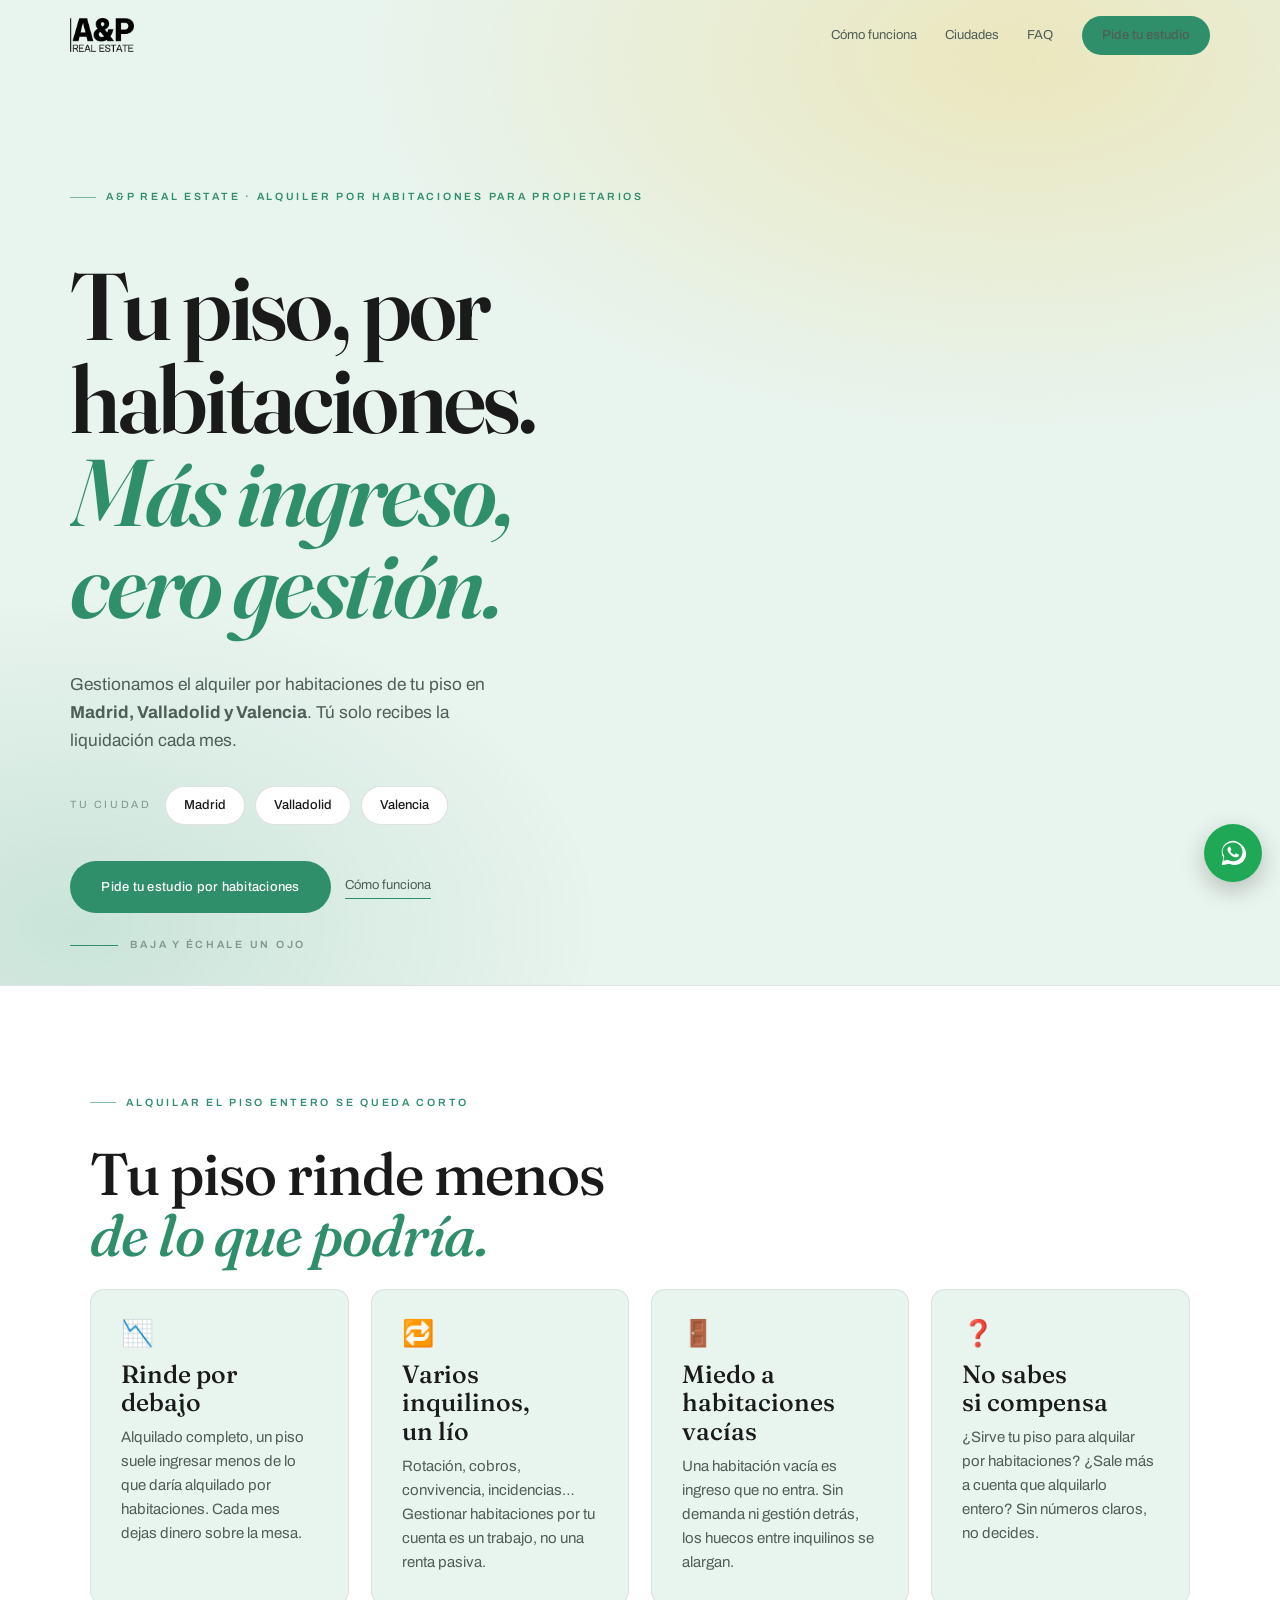
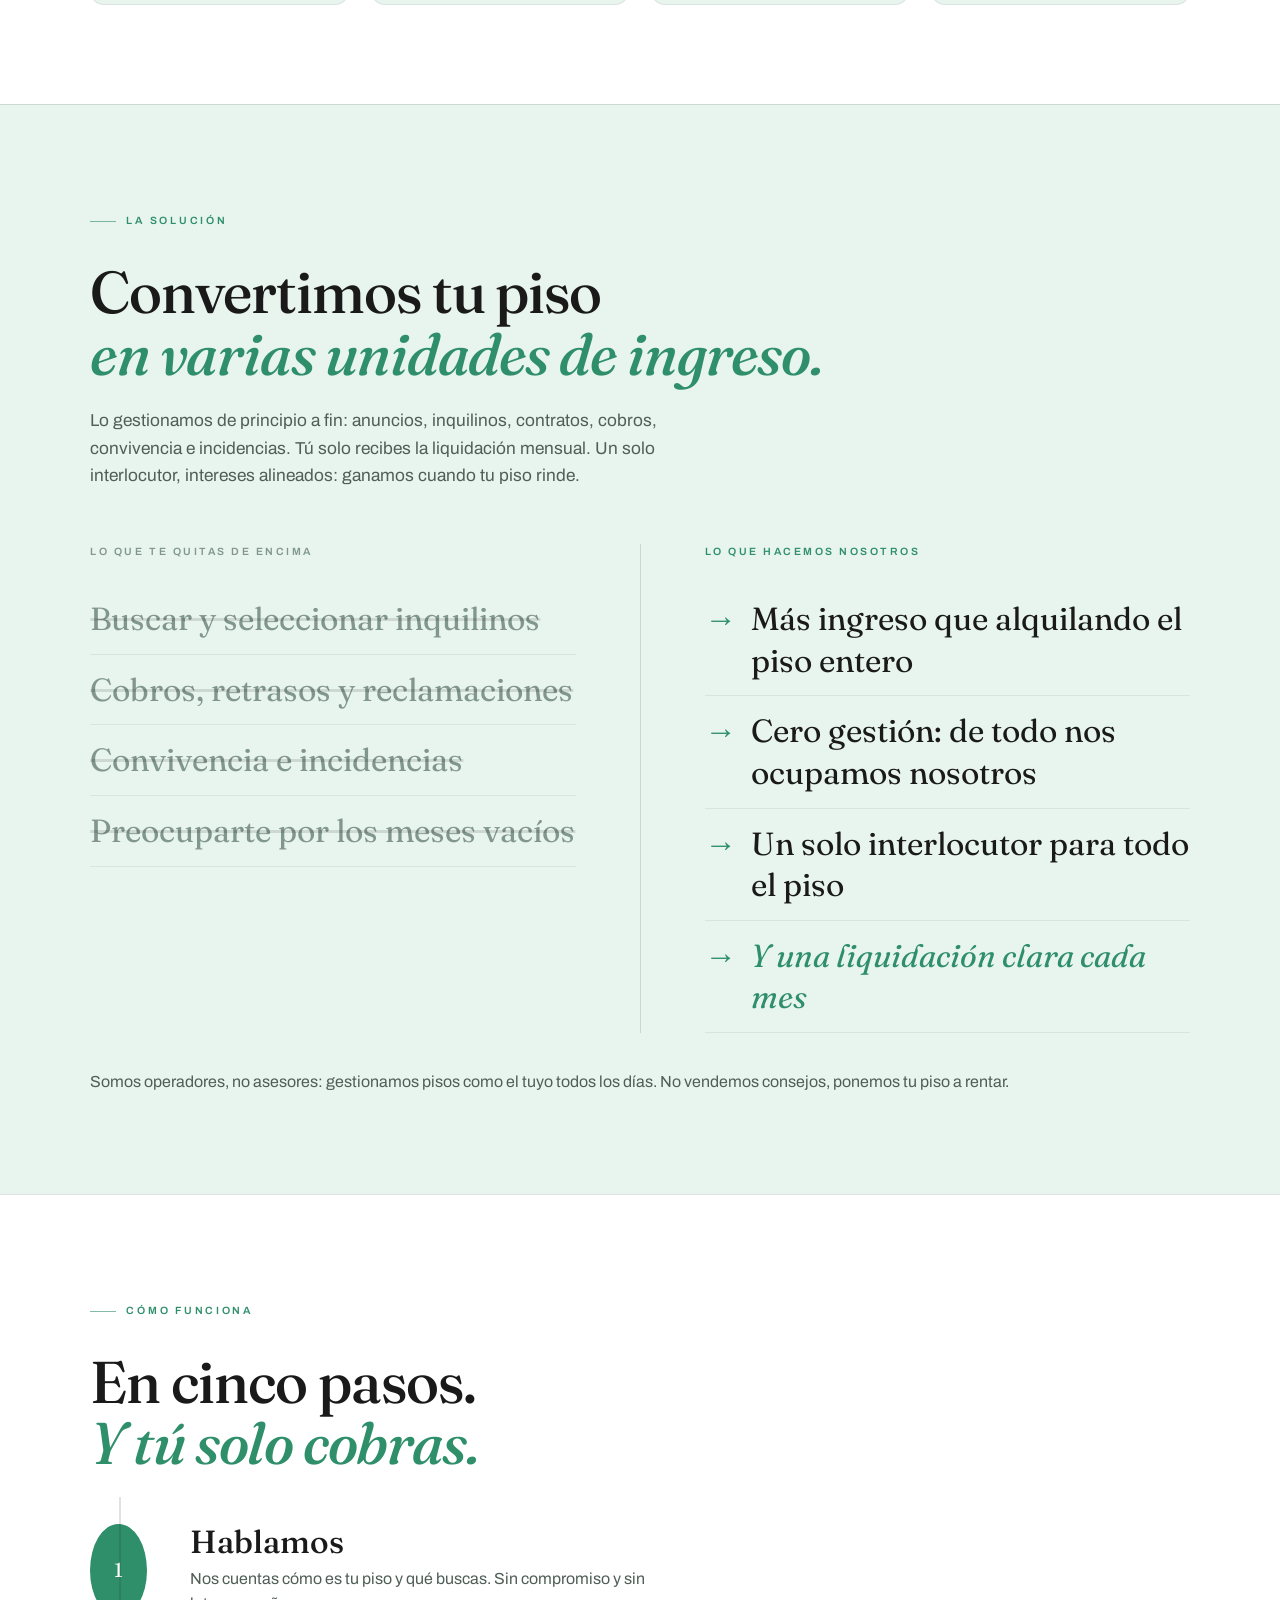
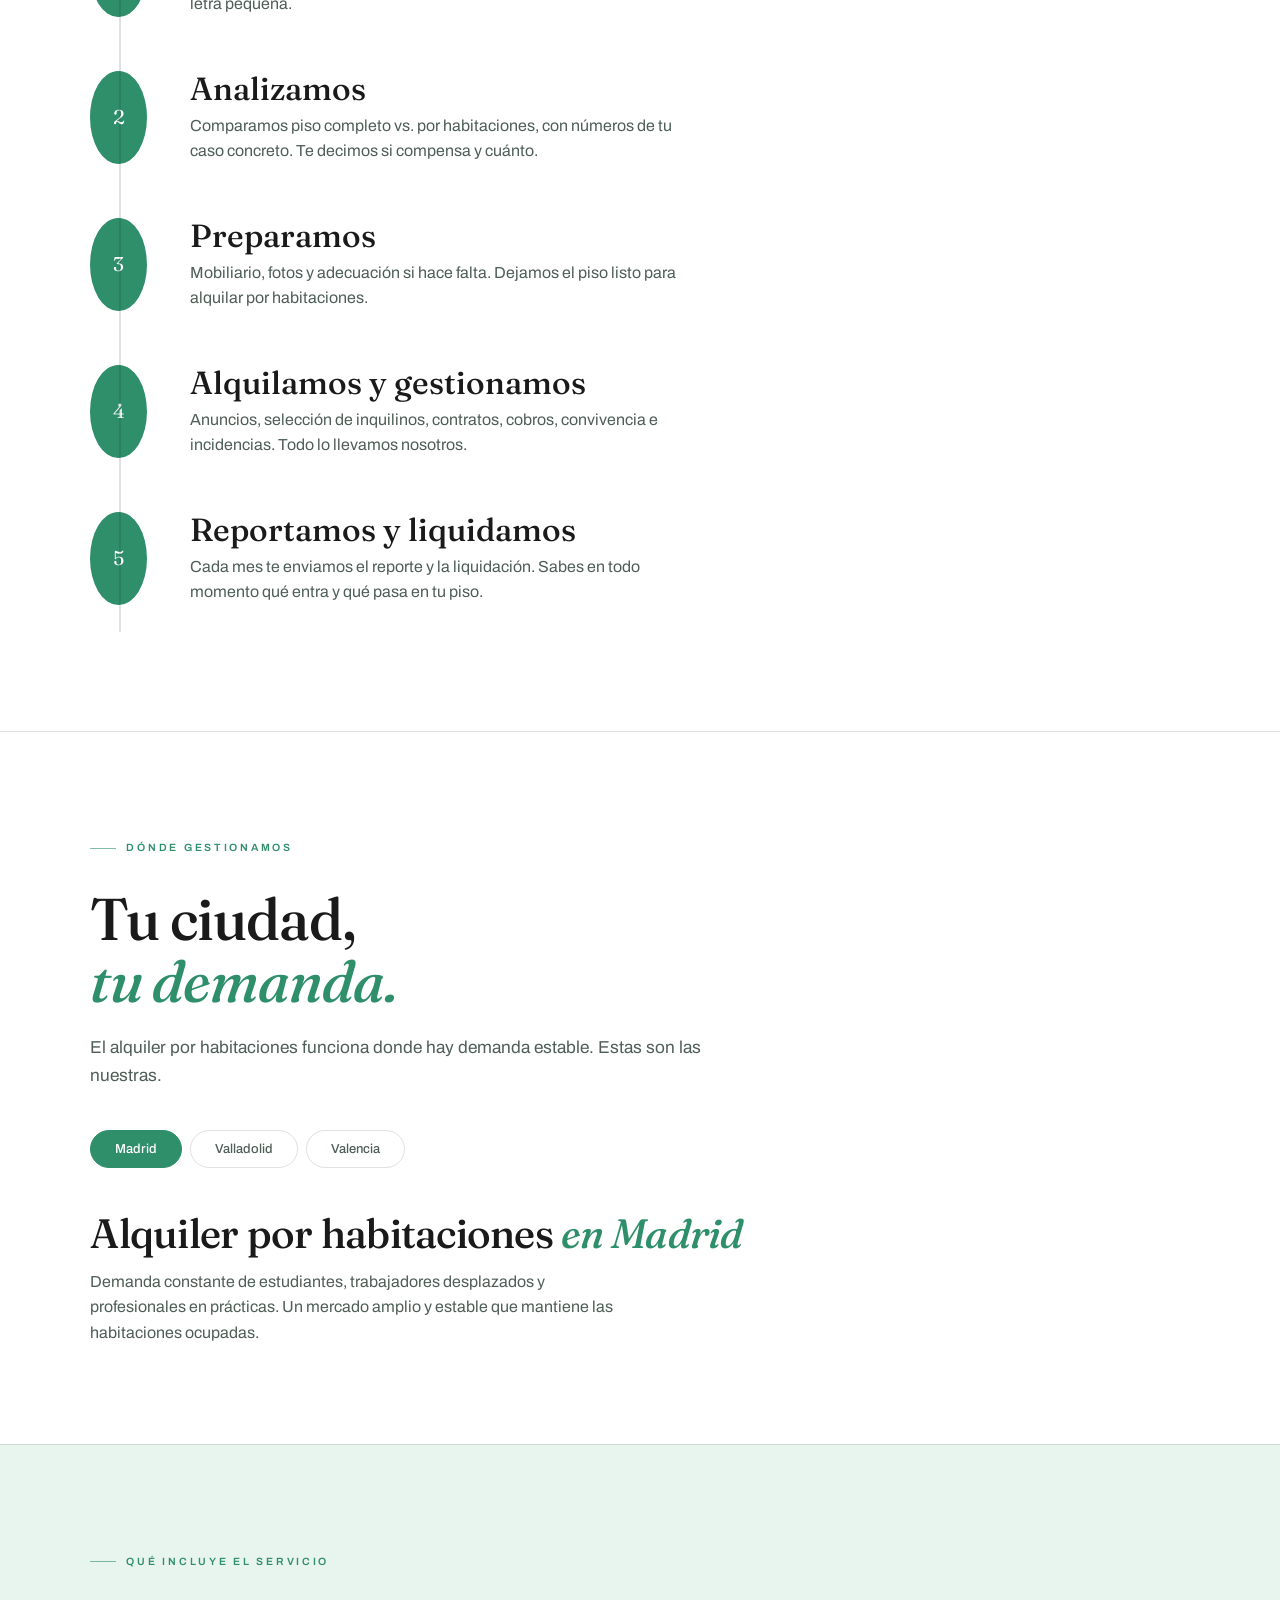
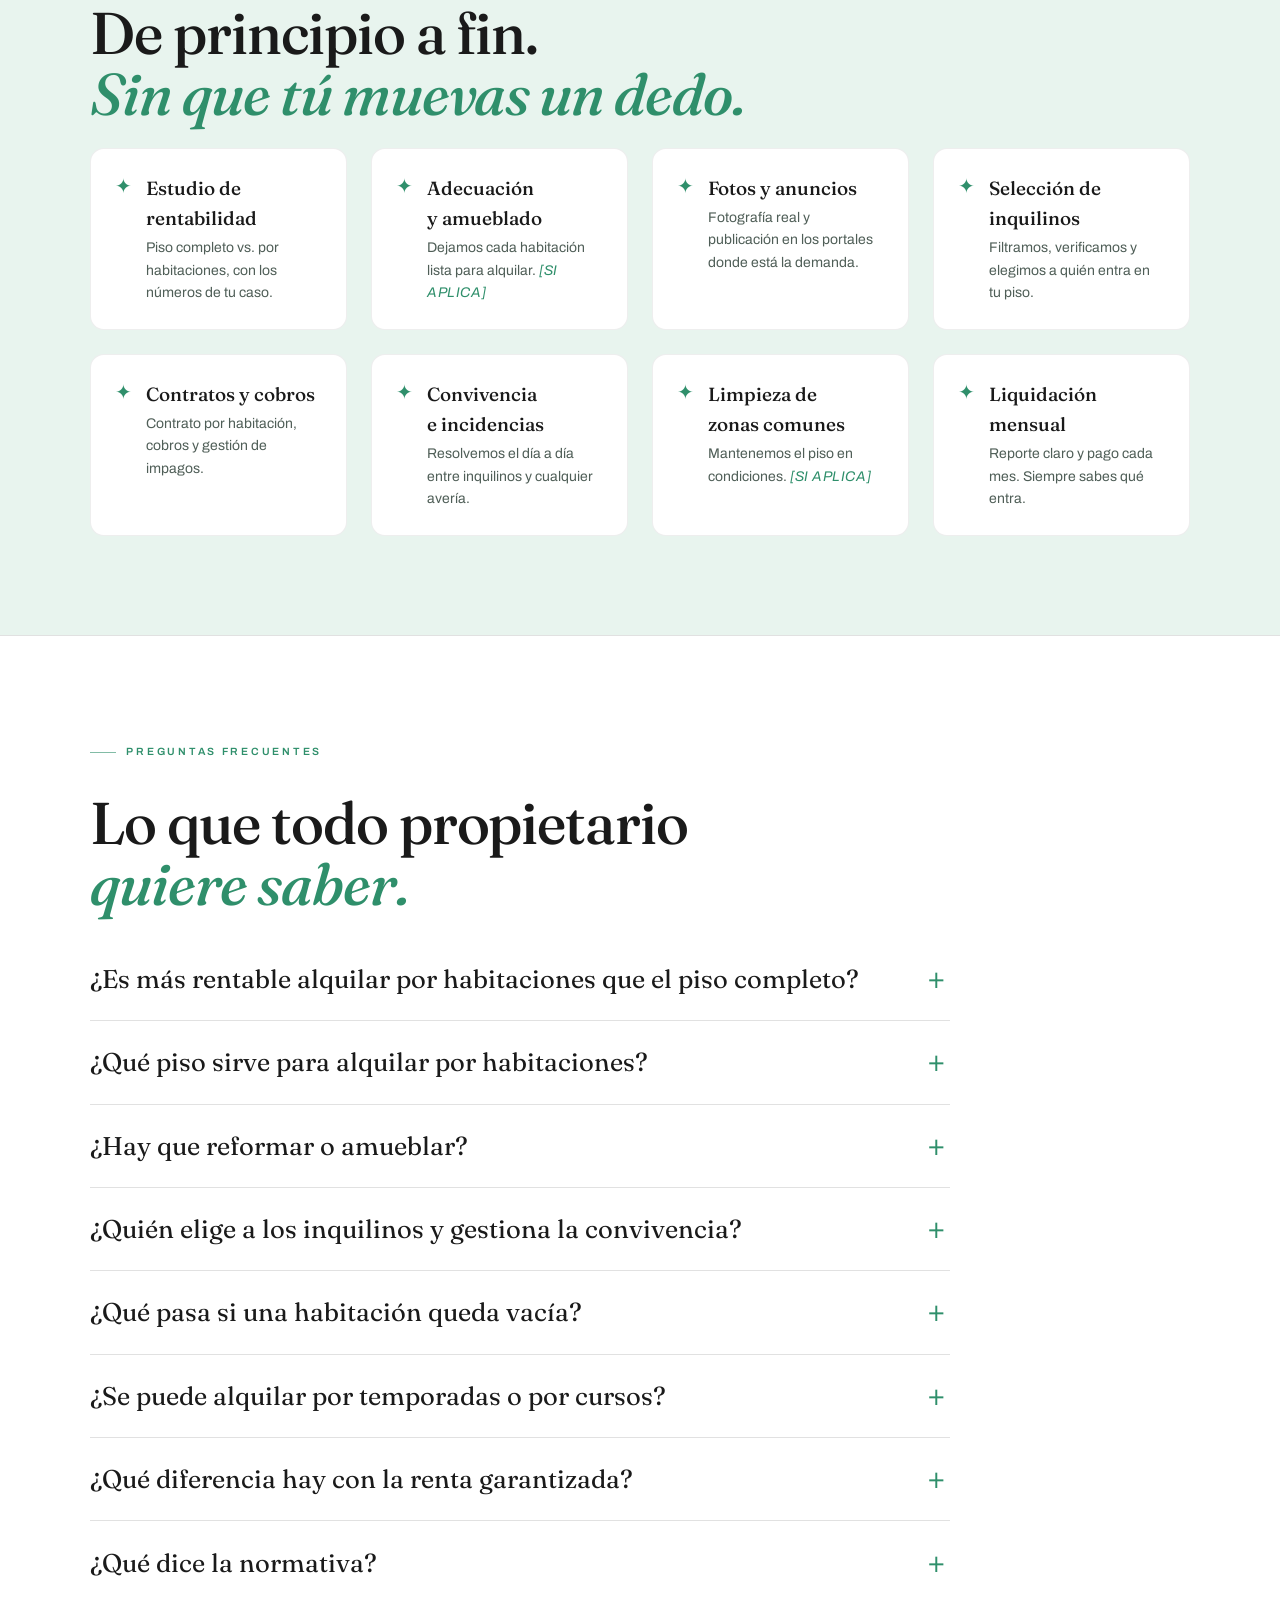
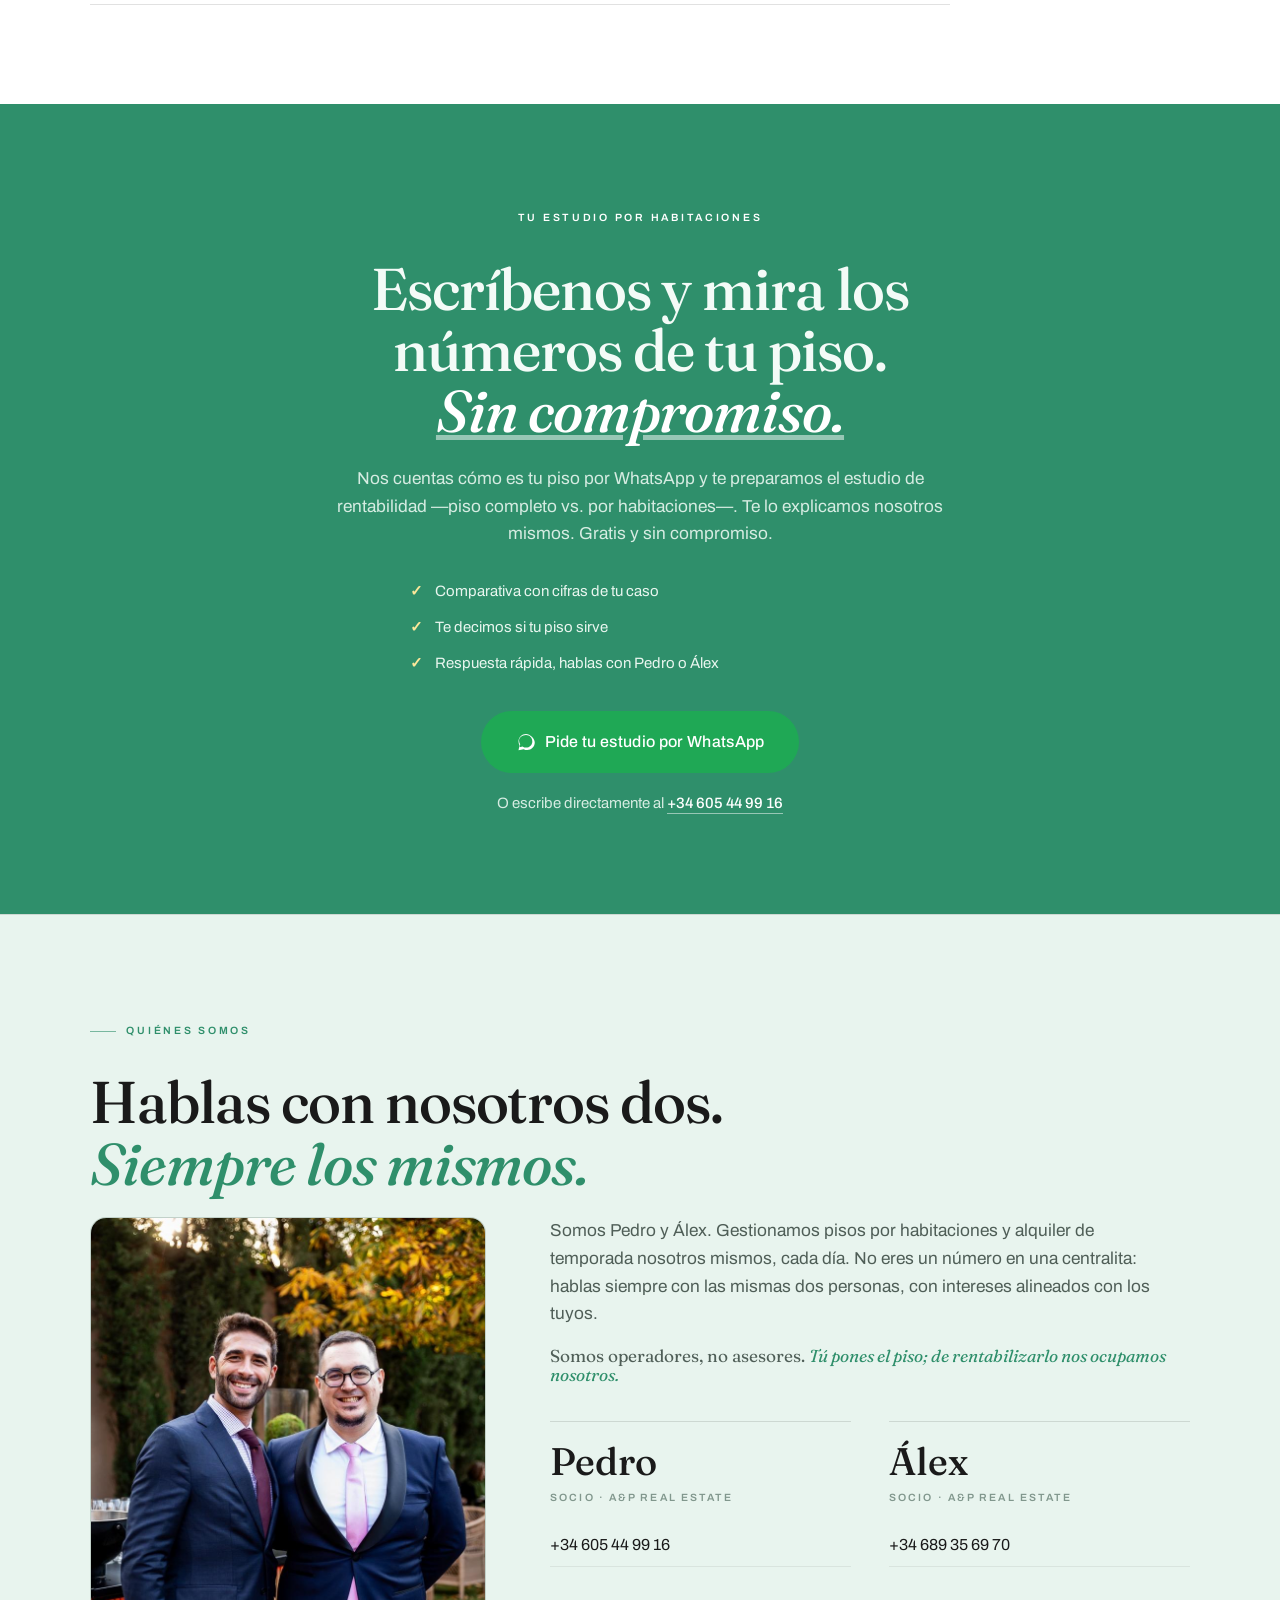
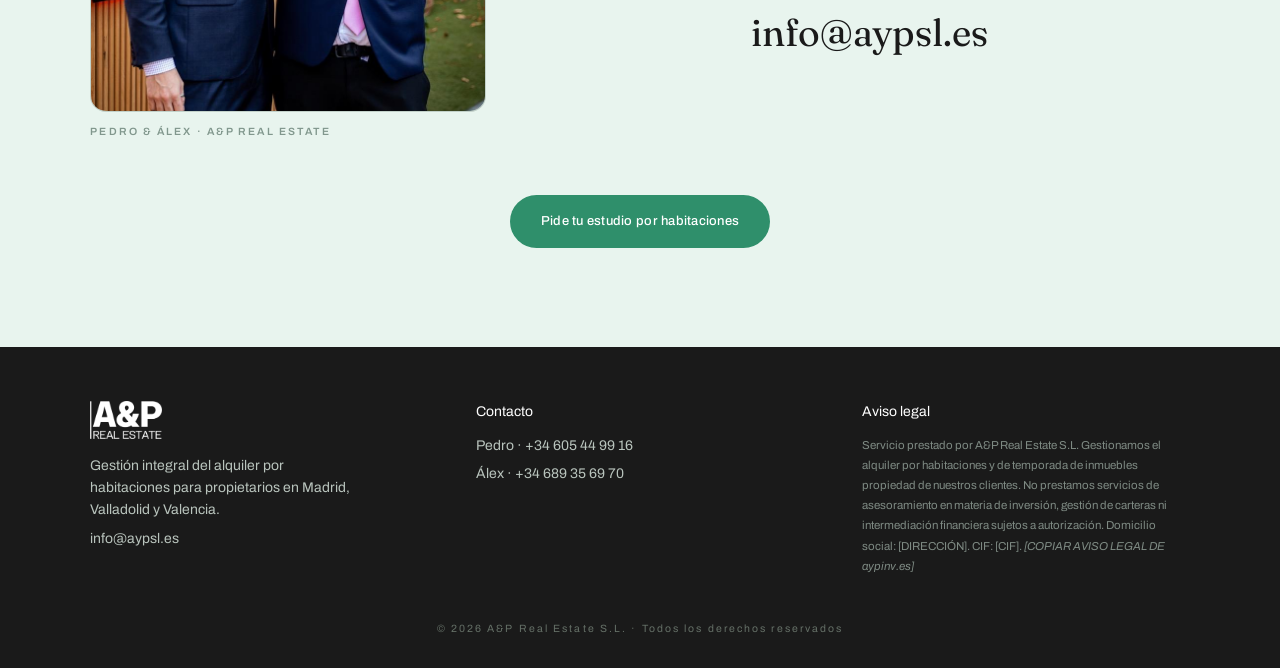
==== index.html @ cae6c6b7 "Landing alquiler por habitaciones para propietarios (A&P Real Estate) Co-Authored-By: Claude Opus 4." ====
<!DOCTYPE html>
<html lang="es">
<head>
<meta charset="UTF-8">
<meta name="viewport" content="width=device-width, initial-scale=1, viewport-fit=cover">
<title>A&P Real Estate · Alquila tu piso por habitaciones en Madrid, Valladolid y Valencia</title>
<meta name="description" content="Gestionamos el alquiler por habitaciones de tu piso en Madrid, Valladolid y Valencia. Más ingreso que el alquiler completo y cero gestión para ti. Pide tu estudio de rentabilidad por habitaciones.">
<meta name="robots" content="index,follow">
<meta property="og:title" content="Tu piso, por habitaciones. Más ingreso, cero gestión.">
<meta property="og:description" content="Gestionamos el alquiler por habitaciones de tu piso en Madrid, Valladolid y Valencia. Tú solo recibes la liquidación mensual.">
<meta property="og:type" content="website">

<link rel="preconnect" href="https://fonts.googleapis.com">
<link rel="preconnect" href="https://fonts.gstatic.com" crossorigin>
<link rel="preload" as="style" href="https://fonts.googleapis.com/css2?family=Fraunces:ital,opsz,wght@0,9..144,400..600;1,9..144,400..600&family=Archivo:wght@300;400;500;600&display=swap">
<link rel="stylesheet" href="https://fonts.googleapis.com/css2?family=Fraunces:ital,opsz,wght@0,9..144,400..600;1,9..144,400..600&family=Archivo:wght@300;400;500;600&display=swap">
<link rel="stylesheet" href="styles.css">

<!-- ============================================================
     PLACEHOLDER · PÍXEL DE CONVERSIÓN
     Pega aquí el snippet base de tu píxel (Meta, Google Ads, TikTok…).
     El evento de lead se dispara en main.js al enviar el formulario:
       window.trackConversion('estudio', datos)
     y también push a dataLayer: { event:'lead', lead_type:'estudio' }
     ============================================================ -->
<!-- <script>/* fbq('init','XXXXX'); fbq('track','PageView'); */</script> -->
</head>
<body>

<!-- ============ NAV ============ -->
<nav class="nav" id="nav">
  <a class="nav__brand" href="#top" aria-label="A&P Real Estate">
    <img class="nav__logo" src="assets/logo-negro.png" alt="A&P Real Estate">
  </a>
  <div class="nav__links">
    <a class="nav__hide" href="#como">Cómo funciona</a>
    <a class="nav__hide" href="#ciudades">Ciudades</a>
    <a class="nav__hide" href="#faq">FAQ</a>
    <a class="nav__cta" href="#estudio" data-cta="nav">Pide tu estudio</a>
  </div>
</nav>

<!-- ============ HERO ============ -->
<header class="hero" id="top">
  <div class="hero__inner reveal">
    <span class="label">A&P Real Estate · Alquiler por habitaciones para propietarios</span>
    <h1 class="hero__claim">
      <span class="line"><span>Tu piso, por habitaciones.</span></span>
      <span class="line"><span><em>Más ingreso, cero gestión.</em></span></span>
    </h1>
    <p class="hero__desc">Gestionamos el alquiler por habitaciones de tu piso en <strong>Madrid, Valladolid y Valencia</strong>. Tú solo recibes la liquidación cada mes.</p>

    <div class="cities-pick">
      <span class="cities-pick__hint">Tu ciudad</span>
      <a class="chip" href="#madrid" data-city="madrid">Madrid</a>
      <a class="chip" href="#valladolid" data-city="valladolid">Valladolid</a>
      <a class="chip" href="#valencia" data-city="valencia">Valencia</a>
    </div>

    <div class="hero__actions">
      <a class="btn" href="#estudio" data-cta="hero">Pide tu estudio por habitaciones</a>
      <a class="hero__owner" href="#como" data-cta="hero-como">Cómo funciona</a>
    </div>
  </div>
  <div class="hero__cue"><span class="hero__cueline"></span> <span>Baja y échale un ojo</span></div>
</header>

<!-- ============ EL PROBLEMA ============ -->
<section class="section section--white">
  <div class="wrap">
    <span class="label reveal">Alquilar el piso entero se queda corto</span>
    <h2 class="h2 reveal">Tu piso rinde menos<br><em>de lo que podría.</em></h2>
    <div class="pains">
      <div class="pain reveal"><div class="pain__ico">📉</div><h3>Rinde por debajo</h3><p>Alquilado completo, un piso suele ingresar menos de lo que daría alquilado por habitaciones. Cada mes dejas dinero sobre la mesa.</p></div>
      <div class="pain reveal" style="--d:80ms"><div class="pain__ico">🔁</div><h3>Varios inquilinos, un lío</h3><p>Rotación, cobros, convivencia, incidencias… Gestionar habitaciones por tu cuenta es un trabajo, no una renta pasiva.</p></div>
      <div class="pain reveal" style="--d:160ms"><div class="pain__ico">🚪</div><h3>Miedo a habitaciones vacías</h3><p>Una habitación vacía es ingreso que no entra. Sin demanda ni gestión detrás, los huecos entre inquilinos se alargan.</p></div>
      <div class="pain reveal" style="--d:240ms"><div class="pain__ico">❓</div><h3>No sabes si compensa</h3><p>¿Sirve tu piso para alquilar por habitaciones? ¿Sale más a cuenta que alquilarlo entero? Sin números claros, no decides.</p></div>
    </div>
  </div>
</section>

<!-- ============ LA SOLUCIÓN ============ -->
<section class="section">
  <div class="wrap">
    <span class="label reveal">La solución</span>
    <h2 class="h2 reveal">Convertimos tu piso<br><em>en varias unidades de ingreso.</em></h2>
    <p class="lead reveal" style="margin-bottom:clamp(40px,6vh,64px)">Lo gestionamos de principio a fin: anuncios, inquilinos, contratos, cobros, convivencia e incidencias. Tú solo recibes la liquidación mensual. Un solo interlocutor, intereses alineados: ganamos cuando tu piso rinde.</p>
    <div class="split">
      <div class="reveal">
        <div class="stance__label">Lo que te quitas de encima</div>
        <ul class="ledger ledger--struck">
          <li>Buscar y seleccionar inquilinos</li>
          <li>Cobros, retrasos y reclamaciones</li>
          <li>Convivencia e incidencias</li>
          <li>Preocuparte por los meses vacíos</li>
        </ul>
      </div>
      <div class="split__spine" aria-hidden="true"></div>
      <div class="reveal" style="--d:120ms">
        <div class="stance__label stance__label--on">Lo que hacemos nosotros</div>
        <ul class="ledger">
          <li><span class="ledger__mark">→</span> <span>Más ingreso que alquilando el piso entero</span></li>
          <li><span class="ledger__mark">→</span> <span>Cero gestión: de todo nos ocupamos nosotros</span></li>
          <li><span class="ledger__mark">→</span> <span>Un solo interlocutor para todo el piso</span></li>
          <li><span class="ledger__mark">→</span> <em>Y una liquidación clara cada mes</em></li>
        </ul>
      </div>
    </div>
    <p class="reveal" style="margin-top:clamp(30px,4vh,46px);color:var(--ink-2)">Somos operadores, no asesores: gestionamos pisos como el tuyo todos los días. No vendemos consejos, ponemos tu piso a rentar.</p>
  </div>
</section>

<!-- ============ CÓMO FUNCIONA ============ -->
<section class="section section--white" id="como">
  <div class="wrap">
    <span class="label reveal">Cómo funciona</span>
    <h2 class="h2 reveal">En cinco pasos.<br><em>Y tú solo cobras.</em></h2>
    <div class="steps" id="steps">
      <div class="steps__track"><span class="steps__fill" id="stepsFill"></span></div>
      <div class="step"><div class="step__n">1</div><div><h3>Hablamos</h3><p>Nos cuentas cómo es tu piso y qué buscas. Sin compromiso y sin letra pequeña.</p></div></div>
      <div class="step"><div class="step__n">2</div><div><h3>Analizamos</h3><p>Comparamos piso completo vs. por habitaciones, con números de tu caso concreto. Te decimos si compensa y cuánto.</p></div></div>
      <div class="step"><div class="step__n">3</div><div><h3>Preparamos</h3><p>Mobiliario, fotos y adecuación si hace falta. Dejamos el piso listo para alquilar por habitaciones.</p></div></div>
      <div class="step"><div class="step__n">4</div><div><h3>Alquilamos y gestionamos</h3><p>Anuncios, selección de inquilinos, contratos, cobros, convivencia e incidencias. Todo lo llevamos nosotros.</p></div></div>
      <div class="step"><div class="step__n">5</div><div><h3>Reportamos y liquidamos</h3><p>Cada mes te enviamos el reporte y la liquidación. Sabes en todo momento qué entra y qué pasa en tu piso.</p></div></div>
    </div>
  </div>
</section>

<!-- ============ CIUDADES ============ -->
<section class="section section--white" id="ciudades">
  <div class="wrap">
    <span class="label reveal">Dónde gestionamos</span>
    <h2 class="h2 reveal">Tu ciudad,<br><em>tu demanda.</em></h2>
    <p class="lead reveal" style="margin-bottom:clamp(30px,4.5vh,48px)">El alquiler por habitaciones funciona donde hay demanda estable. Estas son las nuestras.</p>

    <div class="citytabs reveal" role="tablist">
      <button class="citytab is-active" data-tab="madrid" role="tab">Madrid</button>
      <button class="citytab" data-tab="valladolid" role="tab">Valladolid</button>
      <button class="citytab" data-tab="valencia" role="tab">Valencia</button>
    </div>

    <!-- MADRID -->
    <div class="citypanel is-active" id="madrid" data-panel="madrid">
      <div class="cityblock reveal">
        <div class="cityblock__main">
          <h3>Alquiler por habitaciones <em>en Madrid</em></h3>
          <p>Demanda constante de estudiantes, trabajadores desplazados y profesionales en prácticas. Un mercado amplio y estable que mantiene las habitaciones ocupadas.</p>
        </div>
      </div>
    </div>

    <!-- VALLADOLID -->
    <div class="citypanel" id="valladolid" data-panel="valladolid">
      <div class="cityblock reveal">
        <div class="cityblock__main">
          <h3>Alquiler por habitaciones <em>en Valladolid</em></h3>
          <p>Demanda de universitarios y de trabajadores de la industria local. Un mercado más concentrado, con habitaciones que rotan bien a buen precio.</p>
        </div>
      </div>
    </div>

    <!-- VALENCIA -->
    <div class="citypanel" id="valencia" data-panel="valencia">
      <div class="cityblock reveal">
        <div class="cityblock__main">
          <h3>Alquiler por habitaciones <em>en Valencia</em></h3>
          <p>Demanda de estudiantes, Erasmus y nómadas digitales. Un mercado con mucha rotación internacional y temporadas marcadas.</p>
        </div>
      </div>
    </div>
  </div>
</section>

<!-- ============ QUÉ INCLUYE ============ -->
<section class="section" id="incluye">
  <div class="wrap">
    <span class="label reveal">Qué incluye el servicio</span>
    <h2 class="h2 reveal">De principio a fin.<br><em>Sin que tú muevas un dedo.</em></h2>
    <div class="incl">
      <div class="incl__item reveal"><span class="incl__ico">✦</span><div><h3>Estudio de rentabilidad</h3><p>Piso completo vs. por habitaciones, con los números de tu caso.</p></div></div>
      <div class="incl__item reveal"><span class="incl__ico">✦</span><div><h3>Adecuación y amueblado</h3><p>Dejamos cada habitación lista para alquilar. <em>[SI APLICA]</em></p></div></div>
      <div class="incl__item reveal"><span class="incl__ico">✦</span><div><h3>Fotos y anuncios</h3><p>Fotografía real y publicación en los portales donde está la demanda.</p></div></div>
      <div class="incl__item reveal"><span class="incl__ico">✦</span><div><h3>Selección de inquilinos</h3><p>Filtramos, verificamos y elegimos a quién entra en tu piso.</p></div></div>
      <div class="incl__item reveal"><span class="incl__ico">✦</span><div><h3>Contratos y cobros</h3><p>Contrato por habitación, cobros y gestión de impagos.</p></div></div>
      <div class="incl__item reveal"><span class="incl__ico">✦</span><div><h3>Convivencia e incidencias</h3><p>Resolvemos el día a día entre inquilinos y cualquier avería.</p></div></div>
      <div class="incl__item reveal"><span class="incl__ico">✦</span><div><h3>Limpieza de zonas comunes</h3><p>Mantenemos el piso en condiciones. <em>[SI APLICA]</em></p></div></div>
      <div class="incl__item reveal"><span class="incl__ico">✦</span><div><h3>Liquidación mensual</h3><p>Reporte claro y pago cada mes. Siempre sabes qué entra.</p></div></div>
    </div>
  </div>
</section>

<!-- ============ FAQ ============ -->
<section class="section section--white" id="faq">
  <div class="wrap">
    <span class="label reveal">Preguntas frecuentes</span>
    <h2 class="h2 reveal">Lo que todo propietario<br><em>quiere saber.</em></h2>
    <div class="faq reveal">
      <div class="faq__item"><button class="faq__q">¿Es más rentable alquilar por habitaciones que el piso completo?</button><div class="faq__a"><div>En la mayoría de los casos, sí: la suma de las habitaciones suele superar el alquiler de un solo contrato. Pero depende del piso, la zona y la distribución. Por eso lo primero que hacemos es el <strong>estudio de rentabilidad</strong> con los números de tu caso concreto, sin cifras inventadas.</div></div></div>
      <div class="faq__item"><button class="faq__q">¿Qué piso sirve para alquilar por habitaciones?</button><div class="faq__a"><div>Influyen el número de habitaciones, la distribución y los baños. Un piso con habitaciones amplias, zonas comunes cómodas y buena ubicación funciona mejor. En el estudio te decimos con claridad si el tuyo sirve y cómo sacarle el máximo.</div></div></div>
      <div class="faq__item"><button class="faq__q">¿Hay que reformar o amueblar?</button><div class="faq__a"><div>No siempre. A veces basta con pequeños ajustes y amueblar lo justo; otras conviene adecuar alguna zona. Te lo decimos en el estudio y nos encargamos de la adecuación y el amueblado si hace falta <em>[SI APLICA]</em>.</div></div></div>
      <div class="faq__item"><button class="faq__q">¿Quién elige a los inquilinos y gestiona la convivencia?</button><div class="faq__a"><div>Nosotros. Filtramos y seleccionamos a cada inquilino, firmamos los contratos y gestionamos la convivencia y las incidencias del día a día. Tú tienes un solo interlocutor y no tratas con nadie más.</div></div></div>
      <div class="faq__item"><button class="faq__q">¿Qué pasa si una habitación queda vacía?</button><div class="faq__a"><div>Trabajamos para que no ocurra: anunciamos con antelación y cubrimos los huecos entre inquilinos donde tiene sentido. El riesgo se reparte entre varias habitaciones, así que un hueco puntual no deja tu piso a cero como pasaría con un único inquilino.</div></div></div>
      <div class="faq__item"><button class="faq__q">¿Se puede alquilar por temporadas o por cursos?</button><div class="faq__a"><div>Sí. Combinamos estancias por meses, por temporada y por curso según la demanda de tu ciudad, para mantener el piso ocupado el mayor tiempo posible.</div></div></div>
      <div class="faq__item"><button class="faq__q">¿Qué diferencia hay con la renta garantizada?</button><div class="faq__a"><div>Con el alquiler por habitaciones, tu ingreso depende de la ocupación y suele ser mayor. Con la <strong>renta garantizada</strong> cobras una cantidad fija cada mes, pase lo que pase, a cambio de un ingreso algo menor y cero riesgo. Si prefieres esta opción, <a href="[URL LANDING 2]">te la explicamos aquí</a>.</div></div></div>
      <div class="faq__item"><button class="faq__q">¿Qué dice la normativa?</button><div class="faq__a"><div>La normativa del alquiler por habitaciones varía según la ciudad y puede cambiar. Antes de empezar, revisamos contigo lo que aplica a tu piso para hacerlo todo en regla. <em>[VERIFICAR NORMATIVA POR CIUDAD]</em></div></div></div>
    </div>
  </div>
</section>

<!-- ============ ESTUDIO POR WHATSAPP ============ -->
<section class="section section--green" id="estudio">
  <div class="wrap">
    <div class="cta-wa reveal">
      <span class="label" style="color:#fff">Tu estudio por habitaciones</span>
      <h2 class="h2">Escríbenos y mira los números de tu piso.<br><em style="color:#fff;text-decoration:underline;text-decoration-color:rgba(255,255,255,.5)">Sin compromiso.</em></h2>
      <p class="lead" style="color:#D6ECE2;margin-inline:auto">Nos cuentas cómo es tu piso por WhatsApp y te preparamos el estudio de rentabilidad —piso completo vs. por habitaciones—. Te lo explicamos nosotros mismos. Gratis y sin compromiso.</p>
      <ul class="formlist formlist--center">
        <li>Comparativa con cifras de tu caso</li>
        <li>Te decimos si tu piso sirve</li>
        <li>Respuesta rápida, hablas con Pedro o Álex</li>
      </ul>
      <a class="btn btn--wa cta-wa__btn" id="waStudyBtn" href="#" target="_blank" rel="noopener" data-cta="estudio-wa">
        <svg viewBox="0 0 32 32" fill="currentColor" width="20" height="20" aria-hidden="true"><path d="M16 3C9.4 3 4 8.4 4 15c0 2.1.6 4.2 1.6 6L4 29l8.2-1.6c1.8.9 3.8 1.4 5.8 1.4 6.6 0 12-5.4 12-12S22.6 3 16 3zm0 21.8c-1.8 0-3.5-.5-5-1.4l-.4-.2-4.9 1 1-4.8-.3-.4c-1-1.6-1.5-3.4-1.5-5.3C4.9 9.5 9.9 4.9 16 4.9c6 0 10.1 4.8 10.1 10.1S22 24.8 16 24.8z"/></svg>
        Pide tu estudio por WhatsApp
      </a>
      <p class="cta-wa__num">O escribe directamente al <a href="https://wa.me/34605449916" target="_blank" rel="noopener">+34 605 44 99 16</a></p>
    </div>
  </div>
</section>

<!-- ============ CIERRE · QUIÉNES SOMOS ============ -->
<section class="section">
  <div class="wrap">
    <span class="label reveal">Quiénes somos</span>
    <h2 class="h2 reveal">Hablas con nosotros dos.<br><em>Siempre los mismos.</em></h2>
    <div class="about reveal">
      <figure class="about__frame">
        <img class="about__img" src="assets/pedro-alex.jpeg" alt="Pedro y Álex, socios de A&P Real Estate" loading="lazy">
        <figcaption class="about__caption">Pedro &amp; Álex · A&P Real Estate</figcaption>
      </figure>
      <div class="about__text">
        <p>Somos Pedro y Álex. Gestionamos pisos por habitaciones y alquiler de temporada nosotros mismos, cada día. No eres un número en una centralita: hablas siempre con las mismas dos personas, con intereses alineados con los tuyos.</p>
        <p class="about__claim">Somos operadores, no asesores. <em>Tú pones el piso; de rentabilizarlo nos ocupamos nosotros.</em></p>

        <div class="people">
          <div class="person">
            <h4>Pedro</h4>
            <div class="person__role">Socio · A&P Real Estate</div>
            <a class="person__link" href="tel:+34605449916">+34 605 44 99 16</a>
          </div>
          <div class="person">
            <h4>Álex</h4>
            <div class="person__role">Socio · A&P Real Estate</div>
            <a class="person__link" href="tel:+34689356970">+34 689 35 69 70</a>
          </div>
        </div>
        <div class="mailbox"><a href="mailto:info@aypsl.es">info@aypsl.es</a></div>
      </div>
    </div>

    <div style="text-align:center;margin-top:clamp(40px,6vh,70px)" class="reveal">
      <a class="btn" href="#estudio" data-cta="cierre">Pide tu estudio por habitaciones</a>
    </div>
  </div>
</section>

<!-- ============ FOOTER ============ -->
<footer class="footer">
  <div class="wrap">
    <div class="footer__grid">
      <div>
        <img class="footer__logo" src="assets/logo-blanco.png" alt="A&P Real Estate">
        <p class="footer__mark">Gestión integral del alquiler por habitaciones para propietarios en Madrid, Valladolid y Valencia.</p>
        <p class="footer__mark"><a href="mailto:info@aypsl.es">info@aypsl.es</a></p>
      </div>
      <div>
        <p class="footer__mark" style="color:#fff;margin-bottom:12px">Contacto</p>
        <p class="footer__mark">Pedro · <a href="tel:+34605449916">+34 605 44 99 16</a></p>
        <p class="footer__mark">Álex · <a href="tel:+34689356970">+34 689 35 69 70</a></p>
      </div>
      <div>
        <p class="footer__mark" style="color:#fff;margin-bottom:12px">Aviso legal</p>
        <p class="footer__legal">Servicio prestado por A&P Real Estate S.L. Gestionamos el alquiler por habitaciones y de temporada de inmuebles propiedad de nuestros clientes. No prestamos servicios de asesoramiento en materia de inversión, gestión de carteras ni intermediación financiera sujetos a autorización. Domicilio social: [DIRECCIÓN]. CIF: [CIF]. <em>[COPIAR AVISO LEGAL DE aypinv.es]</em></p>
      </div>
    </div>
    <div class="footer__year">© <span id="yr">2026</span> A&P Real Estate S.L. · Todos los derechos reservados</div>
  </div>
</footer>

<!-- ============ WHATSAPP FLOTANTE ============ -->
<a class="wa-float" id="waFloat" href="#" target="_blank" rel="noopener" aria-label="WhatsApp">
  <svg viewBox="0 0 32 32" fill="currentColor"><path d="M16 3C9.4 3 4 8.4 4 15c0 2.1.6 4.2 1.6 6L4 29l8.2-1.6c1.8.9 3.8 1.4 5.8 1.4 6.6 0 12-5.4 12-12S22.6 3 16 3zm0 21.8c-1.8 0-3.5-.5-5-1.4l-.4-.2-4.9 1 1-4.8-.3-.4c-1-1.6-1.5-3.4-1.5-5.3C4.9 9.5 9.9 4.9 16 4.9c6 0 10.1 4.8 10.1 10.1S22 24.8 16 24.8zm5.5-7.4c-.3-.2-1.8-.9-2-1-.3-.1-.5-.2-.7.2-.2.3-.8 1-.9 1.1-.2.2-.3.2-.6.1-.3-.2-1.3-.5-2.4-1.5-.9-.8-1.5-1.8-1.7-2.1-.2-.3 0-.5.1-.6l.5-.5c.1-.2.2-.3.3-.5.1-.2 0-.4 0-.5l-.9-2.2c-.2-.6-.5-.5-.7-.5h-.6c-.2 0-.5.1-.8.4-.3.3-1 1-1 2.5s1.1 2.9 1.2 3.1c.2.2 2.1 3.2 5.1 4.5.7.3 1.3.5 1.7.6.7.2 1.4.2 1.9.1.6-.1 1.8-.7 2-1.5.3-.7.3-1.4.2-1.5-.1-.2-.3-.2-.6-.4z"/></svg>
</a>

<script src="main.js"></script>
</body>
</html>
---- styles.css ----
/* ============================================================
   A&P Real Estate S.L. — Alquiler por habitaciones para propietarios
   Submarca joven y luminosa: verde sobre fondo menta.
   Tipografía heredada de la marca: Fraunces (display, cursivas)
   contra Archivo (texto). Titulares en dos partes, la segunda
   en cursiva verde. Tono de tú, cercano.
   Paleta propia de esta submarca:
     verde #2F8F6B · fondo #E8F4EE · amarillo #F2C94C · texto #1A1A1A
   ============================================================ */

:root{
  --ground:   #E8F4EE;   /* fondo suave menta */
  --ground-2: #FFFFFF;   /* superficie de tarjeta */
  --ground-3: #DBEDE3;   /* menta honda */
  --ink:      #1A1A1A;   /* texto */
  --ink-2:    #4F5E57;
  --ink-3:    #81978D;
  --hair:     rgba(26,26,26,.13);
  --hair-2:   rgba(26,26,26,.07);
  --green:    #2F8F6B;   /* principal: botones, cursivas, iconos */
  --green-dk: #247456;
  --gold:     #F2C94C;   /* acento */

  --display: "Fraunces", "Georgia", "Times New Roman", serif;
  --text:    "Archivo", "Helvetica Neue", Arial, sans-serif;

  --t-label: 10.5px;
  --t-small: 13px;
  --t-body:  16px;
  --t-lead:  clamp(17px, 1.35vw, 20px);
  --t-h3:    clamp(22px, 2.5vw, 34px);
  --t-h2:    clamp(30px, 4.6vw, 62px);
  --t-h1:    clamp(40px, 7.4vw, 104px);

  --gut: clamp(20px, 5.5vw, 96px);
  --ease: cubic-bezier(.16, 1, .3, 1);
}

*,*::before,*::after{ box-sizing:border-box; }
html{ scroll-behavior:smooth; -webkit-text-size-adjust:100%; }

body{
  margin:0;
  background:var(--ground);
  color:var(--ink);
  font-family:var(--text);
  font-size:var(--t-body);
  font-weight:400;
  line-height:1.6;
  -webkit-font-smoothing:antialiased;
  overflow-x:hidden;
}

::selection{ background:var(--green); color:#fff; }
a{ color:inherit; text-decoration:none; }

h1,h2,h3,h4{ font-variation-settings:"SOFT" 0,"WONK" 0; }
h1,h2,h3,h4{ margin:0; font-weight:500; text-wrap:balance; }
p,dl,dd{ margin:0; }
ul,ol{ margin:0; padding:0; list-style:none; }
img{ max-width:100%; }

:focus-visible{ outline:2px solid var(--green); outline-offset:3px; border-radius:2px; }

/* ---------------- layout ---------------- */
.wrap{ max-width:1240px; margin-inline:auto; padding-inline:var(--gut); }
.section{
  padding-block:clamp(72px,11vh,148px);
  border-top:1px solid var(--hair);
  background:var(--ground);
  color:var(--ink);
}
.section--white{ --ground:#FFFFFF; --ground-2:#E8F4EE; background:#FFFFFF; }
.section--green{
  --ground:#2F8F6B; --ground-2:#27795A; --ground-3:#27795A;
  --ink:#F3FBF7; --ink-2:#D6ECE2; --ink-3:#AFD4C4;
  --hair:rgba(255,255,255,.22); --hair-2:rgba(255,255,255,.12);
  --green:#FFFFFF; --gold:#FBE79A;
  background:#2F8F6B; color:var(--ink);
  border-top:none;
}

.label{
  font-size:var(--t-label); font-weight:600;
  letter-spacing:.26em; text-transform:uppercase;
  color:var(--green);
  margin-bottom:clamp(20px,3.5vh,38px);
  display:inline-flex; align-items:center; gap:10px;
}
.label::before{ content:""; width:26px; height:1px; background:currentColor; opacity:.6; }

.h2{
  font-family:var(--display);
  font-size:var(--t-h2); font-weight:500;
  line-height:1.04; letter-spacing:-.018em;
  margin-bottom:clamp(14px,2.6vh,26px);
}
.h2 em{ font-style:italic; color:var(--green); }
.lead{ font-size:var(--t-lead); color:var(--ink-2); max-width:62ch; }

/* ---------------- nav ---------------- */
.nav{
  position:fixed; inset:0 0 auto 0; z-index:50;
  display:flex; align-items:center; justify-content:space-between; gap:16px;
  padding:16px var(--gut);
  padding-top:calc(16px + env(safe-area-inset-top,0px));
  background:rgba(232,244,238,0);
  border-bottom:1px solid transparent;
  transition:background .45s var(--ease), border-color .45s var(--ease), padding .45s var(--ease), transform .5s var(--ease);
}
.nav.is-stuck{
  background:rgba(232,244,238,.92);
  backdrop-filter:blur(14px); -webkit-backdrop-filter:blur(14px);
  border-bottom-color:var(--hair); padding-block:11px;
}
.nav__brand{ display:block; line-height:0; }
.nav__logo{ display:block; width:auto; height:clamp(26px,3vw,34px); }
.nav__links{ display:flex; align-items:center; gap:clamp(12px,2.2vw,30px); }
.nav__links a{ font-size:var(--t-small); color:var(--ink-2); transition:color .3s; }
.nav__links a:hover{ color:var(--ink); }
.nav__cta{
  color:#fff; background:var(--green); border-radius:999px;
  padding:9px 20px; font-weight:500;
  transition:background .3s var(--ease);
}
.nav__cta:hover{ background:var(--green-dk); color:#fff; }
@media (max-width:860px){ .nav__links a.nav__hide{ display:none; } }

/* ---------------- hero ---------------- */
.hero{
  min-height:94svh; display:flex; flex-direction:column; justify-content:center;
  padding:clamp(128px,20vh,196px) var(--gut) clamp(56px,8vh,88px);
  position:relative; overflow:hidden;
  background:
    radial-gradient(1100px 620px at 80% 6%, rgba(242,201,76,.30), transparent 60%),
    radial-gradient(900px 560px at 6% 94%, rgba(47,143,107,.16), transparent 58%),
    var(--ground);
}
.hero__inner{ width:100%; max-width:1240px; margin-inline:auto; }
.hero__claim{
  font-family:var(--display); font-size:var(--t-h1);
  font-weight:600; line-height:.98; letter-spacing:-.028em;
  margin:clamp(14px,2.5vh,24px) 0 clamp(20px,3vh,30px);
  max-width:15ch;
}
.hero__claim em{ font-style:italic; color:var(--green); }
.line{ display:block; overflow:hidden; padding-bottom:.14em; }
.line:not(:last-child){ margin-bottom:-.14em; }
.line > span{ display:block; transform:translateY(106%); animation:lineUp 1.05s var(--ease) forwards; }
.line:nth-child(1) > span{ animation-delay:.08s; }
.line:nth-child(2) > span{ animation-delay:.2s; }
@keyframes lineUp{ to{ transform:translateY(0); } }

.hero__desc{ font-size:var(--t-lead); color:var(--ink-2); max-width:46ch; }

/* selector de ciudad */
.cities-pick{
  display:flex; flex-wrap:wrap; align-items:center; gap:10px;
  margin-top:clamp(22px,3.5vh,32px);
}
.cities-pick__hint{ font-size:var(--t-label); letter-spacing:.24em; text-transform:uppercase; color:var(--ink-3); margin-right:4px; }
.chip{
  display:inline-block; padding:8px 18px; border-radius:999px;
  border:1px solid var(--hair); background:var(--ground-2);
  font-size:var(--t-small); font-weight:500; color:var(--ink);
  transition:border-color .3s, background .3s, color .3s;
}
.chip:hover{ border-color:var(--green); color:var(--green); }

.hero__actions{ display:flex; flex-wrap:wrap; align-items:center; gap:14px; margin-top:clamp(26px,4vh,38px); }
.hero__owner{ font-size:var(--t-small); color:var(--ink-2); border-bottom:1px solid var(--green); padding-bottom:2px; transition:color .3s; }
.hero__owner:hover{ color:var(--green); }

/* botones */
.btn{
  display:inline-flex; align-items:center; gap:9px;
  padding:15px 30px; border-radius:999px;
  background:var(--green); color:#fff;
  font-size:var(--t-small); font-weight:500; letter-spacing:.02em;
  border:1px solid transparent;
  transition:background .3s var(--ease), transform .2s var(--ease);
}
.btn:hover{ background:var(--green-dk); color:#fff; transform:translateY(-1px); }
.btn--ghost{ background:transparent; color:var(--ink); border-color:var(--hair); }
.btn--ghost:hover{ background:var(--ink); color:var(--ground); border-color:var(--ink); }
.btn--wa{ background:#1FA855; }
.btn--wa:hover{ background:#178846; }
.btn--light{ background:#fff; color:var(--green-dk); }
.btn--light:hover{ background:#fff; color:#000; }
.btn--gold{ background:var(--gold); color:#1A1A1A; }
.btn--gold:hover{ background:#e7ba36; color:#1A1A1A; }

/* sellos de confianza */
.trust{
  display:grid; grid-template-columns:repeat(3,1fr);
  gap:clamp(14px,2.4vw,30px);
  margin-top:clamp(40px,6vh,70px);
  border-top:1px solid var(--hair); padding-top:clamp(26px,4vh,38px);
  max-width:760px;
}
.trust__n{ font-family:var(--display); font-weight:500; font-size:clamp(24px,3.2vw,40px); line-height:1.05; color:var(--green); letter-spacing:-.01em; }
.trust__l{ margin-top:8px; font-size:12px; letter-spacing:.12em; text-transform:uppercase; color:var(--ink-3); line-height:1.35; }
@media (max-width:560px){ .trust{ grid-template-columns:1fr; gap:18px; } }

.hero__cue{
  position:absolute; left:var(--gut); bottom:clamp(20px,3.5vh,32px);
  display:flex; align-items:center; gap:12px;
  font-size:var(--t-label); font-weight:600; letter-spacing:.26em;
  text-transform:uppercase; color:var(--ink-3);
}
.hero__cueline{ width:48px; height:1px; background:var(--ink-3); position:relative; overflow:hidden; }
.hero__cueline::after{ content:""; position:absolute; inset:0; background:var(--green); animation:sweep 2.6s var(--ease) infinite; }
@keyframes sweep{ 0%{transform:translateX(-100%)} 60%,100%{transform:translateX(100%)} }
@media (max-width:860px){ .hero__cue{ display:none; } }

/* ---------------- medianil ---------------- */
.split{ display:grid; grid-template-columns:1fr 1px 1fr; gap:clamp(28px,5vw,72px); align-items:start; }
.split__spine{ background:var(--hair); align-self:stretch; min-height:160px; }
@media (max-width:820px){ .split{ grid-template-columns:1fr; gap:40px; } .split__spine{ display:none; } }

.stance__label{ font-size:var(--t-label); font-weight:600; letter-spacing:.24em; text-transform:uppercase; color:var(--ink-3); margin-bottom:clamp(16px,2.6vh,26px); }
.stance__label--on{ color:var(--green); }

/* ledger / listas */
.ledger li{
  font-family:var(--display); font-size:var(--t-h3); line-height:1.3;
  padding-block:14px; border-bottom:1px solid var(--hair-2);
  display:flex; gap:14px; align-items:baseline;
}
.ledger li em{ font-style:italic; color:var(--green); }
.ledger--struck li{ color:var(--ink-3); text-decoration:line-through; text-decoration-color:var(--hair); }
.ledger__mark{ color:var(--green); flex:0 0 auto; font-style:normal; }

/* problema: tarjetas */
.pains{ display:grid; grid-template-columns:repeat(auto-fit,minmax(248px,1fr)); gap:clamp(14px,1.8vw,22px); }
.pain{
  background:var(--ground-2); border:1px solid var(--hair-2); border-radius:14px;
  padding:clamp(22px,2.6vw,30px);
}
.pain__ico{ font-size:26px; line-height:1; }
.pain h3{ font-family:var(--display); font-size:clamp(19px,2vw,25px); margin:14px 0 8px; line-height:1.15; }
.pain p{ color:var(--ink-2); font-size:15px; }

/* ---------------- proceso ---------------- */
.steps{ position:relative; }
.steps__track{ position:absolute; top:0; bottom:0; left:clamp(18px,2.2vw,30px); width:2px; background:var(--hair); }
.steps__fill{ display:block; width:100%; height:var(--p,0%); background:var(--green); transition:height .18s linear; }
.step{ display:flex; gap:clamp(20px,3.4vw,52px); padding-block:clamp(20px,3vh,36px); opacity:.42; transition:opacity .7s var(--ease); }
.step.is-in{ opacity:1; }
.step__n{
  flex:0 0 auto; width:clamp(37px,4.4vw,60px); aspect-ratio:1;
  border:2px solid var(--hair); border-radius:50%;
  display:grid; place-items:center;
  font-family:var(--display); font-size:clamp(15px,1.6vw,20px);
  background:var(--ground); transition:border-color .6s var(--ease), color .6s var(--ease), background .6s;
}
.step.is-in .step__n{ border-color:var(--green); color:#fff; background:var(--green); }
.step h3{ font-family:var(--display); font-size:var(--t-h3); line-height:1.12; margin-bottom:6px; }
.step p{ color:var(--ink-2); max-width:54ch; }

/* ---------------- ciudades (tabs + galería) ---------------- */
.citytabs{ display:flex; flex-wrap:wrap; gap:8px; margin-bottom:clamp(32px,5vh,52px); }
.citytab{
  padding:11px 24px; border-radius:999px; border:1px solid var(--hair);
  background:transparent; color:var(--ink-2); font-size:var(--t-small); font-weight:500;
  font-family:var(--text); cursor:pointer;
  transition:all .3s var(--ease);
}
.citytab:hover{ color:var(--ink); border-color:var(--ink-3); }
.citytab.is-active{ background:var(--green); border-color:var(--green); color:#fff; }

.citypanel{ display:none; scroll-margin-top:96px; }
.citypanel.is-active{ display:block; animation:fade .5s var(--ease); }
@keyframes fade{ from{ opacity:0; transform:translateY(10px); } to{ opacity:1; transform:none; } }

/* bloque de ciudad (demanda) */
.cityblock__main h3{ font-family:var(--display); font-size:clamp(26px,3.2vw,44px); line-height:1.02; letter-spacing:-.018em; margin-bottom:14px; }
.cityblock__main h3 em{ font-style:italic; color:var(--green); }
.cityblock__main p{ color:var(--ink-2); max-width:60ch; margin-bottom:0; }

/* ---------------- comparativa ---------------- */
.compare{ display:grid; grid-template-columns:repeat(3,1fr); gap:clamp(14px,1.8vw,22px); align-items:start; }
@media (max-width:860px){ .compare{ grid-template-columns:1fr; } }
.copt{
  position:relative; background:var(--ground-2); border:1px solid var(--hair);
  border-radius:18px; padding:clamp(22px,2.6vw,32px);
  display:flex; flex-direction:column;
}
.copt--featured{
  border-color:var(--green); border-width:2px;
  box-shadow:0 18px 44px rgba(47,143,107,.14);
  background:#fff;
}
.copt__flag{
  position:absolute; top:-13px; left:clamp(22px,2.6vw,32px);
  background:var(--green); color:#fff; font-size:11px; font-weight:600;
  letter-spacing:.14em; text-transform:uppercase; padding:6px 14px; border-radius:999px;
}
.copt__head h3{ font-family:var(--display); font-size:clamp(22px,2.4vw,30px); line-height:1.05; }
.copt__sub{ font-size:13px; color:var(--ink-3); margin-top:4px; }
.copt__rows{ margin-top:clamp(18px,2.6vh,26px); display:grid; gap:0; }
.crow{ padding-block:14px; border-top:1px solid var(--hair-2); }
.crow:first-child{ border-top:none; }
.crow dt{ font-size:12px; letter-spacing:.1em; text-transform:uppercase; color:var(--ink-3); margin-bottom:6px; }
.crow dd{ margin:0; font-size:15px; color:var(--ink); display:flex; align-items:center; gap:9px; }
.crow__big{ font-family:var(--display); font-size:clamp(22px,2.6vw,32px); line-height:1.05; color:var(--ink); letter-spacing:-.01em; }
.crow__big--green{ color:var(--green); }
.dots{ display:inline-flex; gap:4px; }
.dots::before,.dots::after{ content:""; width:8px; height:8px; border-radius:50%; background:var(--hair); }
.dots::before{ background:var(--green); }
.dots[data-level="2"]::after{ background:var(--green); }
.copt__cta{ margin-top:clamp(20px,3vh,26px); width:100%; justify-content:center; }
.compare__foot{
  margin-top:clamp(28px,4vh,44px); padding:clamp(22px,2.6vw,30px);
  border:1px solid var(--hair); border-radius:16px; background:var(--ground-2);
  display:flex; flex-wrap:wrap; align-items:center; justify-content:space-between; gap:18px;
}
.compare__foot p{ font-family:var(--display); font-size:clamp(18px,2vw,24px); color:var(--ink); max-width:40ch; }

/* ---------------- qué incluye ---------------- */
.incl{ display:grid; grid-template-columns:repeat(auto-fit,minmax(230px,1fr)); gap:clamp(16px,2vw,24px); }
.incl__item{ display:flex; gap:14px; align-items:flex-start; padding:clamp(18px,2vw,24px); border:1px solid var(--hair-2); border-radius:14px; background:var(--ground-2); }
.incl__ico{ color:var(--green); flex:0 0 auto; font-size:20px; line-height:1.3; }
.incl__item h3{ font-family:var(--display); font-size:19px; margin-bottom:4px; }
.incl__item p{ font-size:14px; color:var(--ink-2); }
.incl__item p em{ font-style:italic; color:var(--green); letter-spacing:.04em; }
.notice{
  margin-top:clamp(26px,4vh,40px); padding:clamp(20px,2.6vw,30px);
  border:1px solid var(--hair); border-left:4px solid var(--gold); border-radius:14px;
  background:var(--ground-3);
  display:flex; gap:16px; align-items:flex-start;
}
.notice__ico{ font-size:24px; line-height:1; }
.notice h3{ font-family:var(--display); font-size:clamp(19px,2.1vw,25px); margin-bottom:6px; }
.notice p{ color:var(--ink-2); font-size:15px; max-width:66ch; }

/* ---------------- FAQ ---------------- */
.faq{ max-width:860px; }
.faq__item{ border-bottom:1px solid var(--hair); }
.faq__q{
  width:100%; text-align:left; background:none; border:0; cursor:pointer;
  font-family:var(--display); font-size:clamp(18px,2vw,26px); color:var(--ink);
  padding:clamp(20px,2.8vh,28px) 44px clamp(20px,2.8vh,28px) 0; position:relative;
  line-height:1.25;
}
.faq__q::after{
  content:"+"; position:absolute; right:4px; top:50%; transform:translateY(-50%);
  font-family:var(--text); font-weight:300; font-size:30px; color:var(--green);
  transition:transform .35s var(--ease);
}
.faq__item.is-open .faq__q::after{ transform:translateY(-50%) rotate(45deg); }
.faq__a{ max-height:0; overflow:hidden; transition:max-height .4s var(--ease); }
.faq__a > div{ padding:0 44px clamp(22px,3vh,30px) 0; color:var(--ink-2); font-size:16px; max-width:70ch; }
.faq__a strong{ color:var(--ink); }

/* ---------------- formulario ---------------- */
.formwrap{ display:grid; grid-template-columns:1fr 1fr; gap:clamp(30px,5vw,72px); align-items:center; }
@media (max-width:860px){ .formwrap{ grid-template-columns:1fr; gap:34px; } }
.formlist{ margin-top:clamp(22px,3.5vh,32px); display:grid; gap:12px; }
.formlist li{ display:flex; align-items:baseline; gap:12px; color:#E9F6EF; font-size:15px; }
.formlist li::before{ content:"✓"; color:var(--gold); font-weight:600; flex:0 0 auto; }

/* ---------------- CTA de estudio por WhatsApp ---------------- */
.cta-wa{ max-width:720px; margin-inline:auto; text-align:center; }
.cta-wa .label{ justify-content:center; }
.cta-wa .label::before{ display:none; }
.cta-wa .h2{ margin-inline:auto; }
.formlist--center{ max-width:460px; margin-inline:auto; text-align:left; }
.cta-wa__btn{
  margin-top:clamp(28px,4vh,40px); font-size:16px; padding:17px 34px;
}
.cta-wa__num{ margin-top:18px; font-size:15px; color:#D6ECE2; }
.cta-wa__num a{ color:#fff; border-bottom:1px solid rgba(255,255,255,.5); padding-bottom:2px; font-weight:500; }
.cta-wa__num a:hover{ border-color:#fff; }
.form{ background:var(--ground-2); border:1px solid var(--hair); border-radius:20px; padding:clamp(24px,3.4vw,42px); }
.section--green .form{ background:#fff; --ink:#1A1A1A; --ink-2:#4F5E57; --ink-3:#81978D; --hair:rgba(26,26,26,.13); --green:#2F8F6B; }
.field{ margin-bottom:16px; }
.field label{ display:block; font-size:12px; letter-spacing:.14em; text-transform:uppercase; color:var(--ink-3); margin-bottom:7px; }
.field input, .field select{
  width:100%; padding:14px 16px; border-radius:12px;
  border:1px solid var(--hair); background:#fff; color:#1A1A1A;
  font-family:var(--text); font-size:16px;
  transition:border-color .3s;
}
.field input:focus, .field select:focus{ outline:none; border-color:var(--green); }
.form .btn{ width:100%; justify-content:center; margin-top:6px; }
.form__alt{ margin-top:14px; display:flex; justify-content:center; }
.form__note{ margin-top:14px; font-size:12px; color:var(--ink-3); text-align:center; }
.form__ok{ display:none; text-align:center; padding:clamp(30px,5vw,60px) 10px; }
.form__ok.is-on{ display:block; }
.form__ok .tick{ width:56px; height:56px; border-radius:50%; background:var(--green); color:#fff; display:grid; place-items:center; font-size:28px; margin:0 auto 18px; }
.form__ok h3{ font-family:var(--display); font-size:clamp(24px,3vw,36px); margin-bottom:10px; color:#1A1A1A; }
.form__ok p{ color:#4F5E57; }

/* ---------------- propietarios ---------------- */
.owner{ display:grid; grid-template-columns:1.05fr .95fr; gap:clamp(32px,5vw,76px); align-items:start; }
@media (max-width:900px){ .owner{ grid-template-columns:1fr; gap:40px; } }
.owner__answers{ display:grid; gap:clamp(16px,2.2vw,22px); margin-top:clamp(26px,4vh,38px); }
.oans{ padding:clamp(20px,2.4vw,28px); border:1px solid var(--hair-2); border-radius:14px; background:var(--ground-2); }
.oans h3{ font-family:var(--display); font-size:clamp(19px,2.1vw,25px); margin-bottom:8px; line-height:1.14; }
.oans h3 em{ font-style:italic; color:var(--green); }
.oans p{ color:var(--ink-2); font-size:15px; }
.owner__contact{ margin-top:clamp(24px,3.5vh,34px); padding-top:clamp(22px,3vh,30px); border-top:1px solid var(--hair); }
.owner__contact .ocl{ font-size:var(--t-label); font-weight:600; letter-spacing:.2em; text-transform:uppercase; color:var(--ink-3); margin-bottom:14px; }
.ocontacts{ display:flex; flex-wrap:wrap; gap:10px 26px; }
.ocontacts a{ font-size:15px; color:var(--ink); border-bottom:1px solid var(--hair-2); padding-bottom:3px; }
.ocontacts a:hover{ color:var(--green); border-color:var(--green); }

/* ---------------- quiénes somos ---------------- */
.about{ display:grid; grid-template-columns:minmax(220px,36%) 1fr; gap:clamp(30px,5vw,76px); align-items:start; }
@media (max-width:820px){ .about{ grid-template-columns:1fr; gap:34px; } }
.about__frame{ margin:0; }
.about__img{
  display:block; width:100%; aspect-ratio:4/5;
  object-fit:cover; object-position:center top;
  border:1px solid var(--hair); border-radius:16px;
  background:var(--ground-3);
}
.about__caption{ margin-top:12px; font-size:var(--t-label); font-weight:600; letter-spacing:.2em; text-transform:uppercase; color:var(--ink-3); }
.about__text p{ font-size:var(--t-lead); color:var(--ink-2); max-width:60ch; margin-bottom:18px; }
.about__claim{ font-family:var(--display); font-size:clamp(22px,2.7vw,36px); line-height:1.12; color:var(--ink); }
.about__claim em{ font-style:italic; color:var(--green); }
.people{ display:grid; grid-template-columns:1fr 1fr; gap:clamp(20px,3vw,40px); margin-top:clamp(30px,4vh,44px); }
@media (max-width:620px){ .people{ grid-template-columns:1fr; } }
.person{ border-top:1px solid var(--hair); padding-top:20px; }
.person h4{ font-family:var(--display); font-size:clamp(26px,3vw,40px); line-height:1; }
.person__role{ font-size:var(--t-label); font-weight:600; letter-spacing:.2em; text-transform:uppercase; color:var(--ink-3); margin:10px 0 16px; }
.person__link{ display:block; padding-block:9px; border-bottom:1px solid var(--hair-2); font-size:16px; }
.person__link:hover{ color:var(--green); }
.mailbox{ margin-top:clamp(30px,4vh,46px); text-align:center; }
.mailbox a{ font-family:var(--display); font-size:clamp(22px,3vw,38px); }
.mailbox a:hover{ color:var(--green); }

/* ---------------- footer ---------------- */
.footer{ background:#1A1A1A; color:#B9C4BD; padding-block:clamp(44px,6vh,70px) 30px; border-top:none; }
.footer__grid{ display:grid; grid-template-columns:repeat(auto-fit,minmax(250px,1fr)); gap:clamp(26px,4.5vw,64px); }
.footer__logo{ display:block; height:38px; width:auto; margin-bottom:16px; }
.footer__mark{ font-size:14px; color:#B9C4BD; max-width:34ch; margin-bottom:6px; }
.footer a:hover{ color:#fff; }
.footer__legal{ font-size:11.5px; line-height:1.75; color:#7E8A83; max-width:62ch; }
.footer__year{ text-align:center; margin-top:clamp(34px,5vh,56px); font-size:var(--t-label); letter-spacing:.2em; color:#657067; }

/* ---------------- whatsapp flotante ---------------- */
.wa-float{
  position:fixed; right:18px; bottom:18px; z-index:60;
  width:58px; height:58px; border-radius:50%;
  background:#1FA855; color:#fff; display:grid; place-items:center;
  box-shadow:0 8px 24px rgba(0,0,0,.22);
  transition:transform .25s var(--ease);
}
.wa-float:hover{ transform:scale(1.06); color:#fff; }
.wa-float svg{ width:30px; height:30px; }

/* ---------------- reveal ---------------- */
.js .reveal{ opacity:0; transform:translateY(22px); }
.js .reveal.is-in{ opacity:1; transform:none; transition:opacity .8s var(--ease), transform .8s var(--ease); transition-delay:var(--d,0ms); }

@media (prefers-reduced-motion:reduce){
  *,*::before,*::after{ animation:none !important; transition:none !important; }
  .js .reveal,.step{ opacity:1 !important; transform:none !important; }
  .line > span{ transform:none; }
  html{ scroll-behavior:auto; }
}
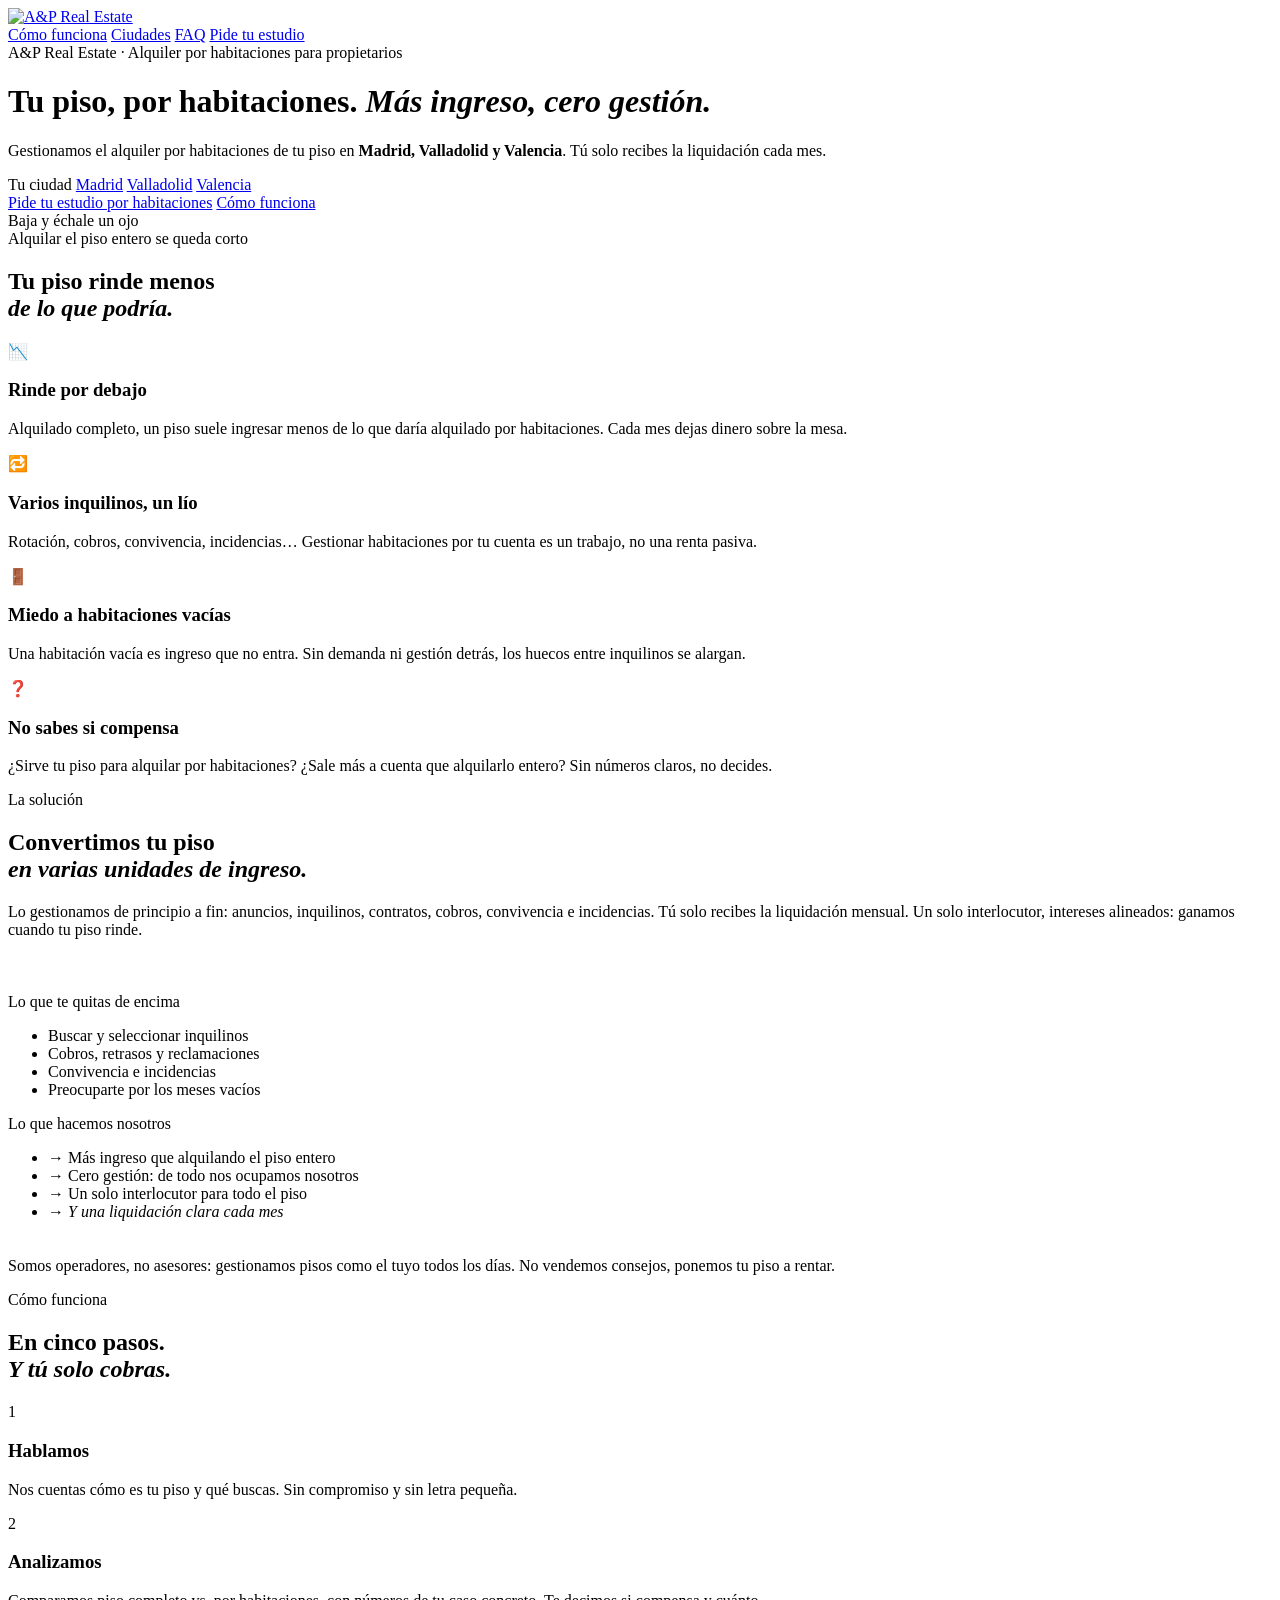
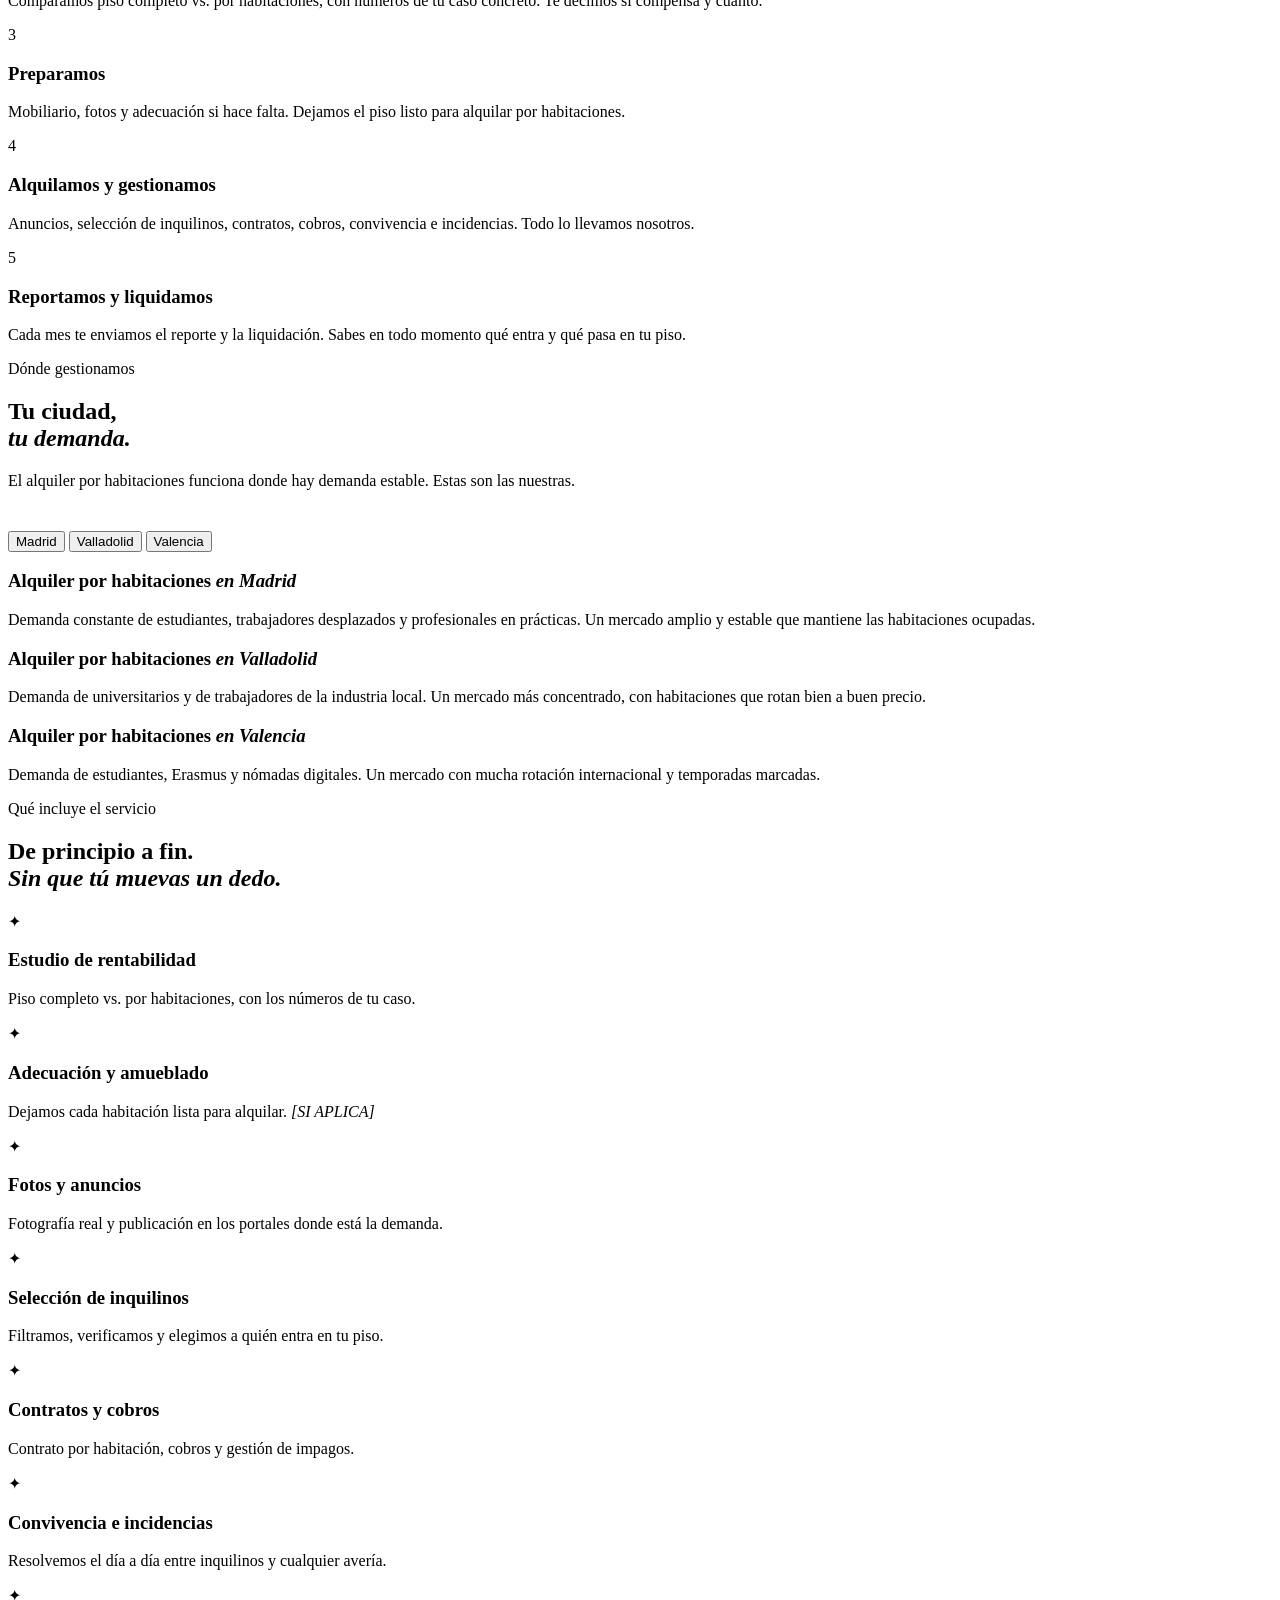
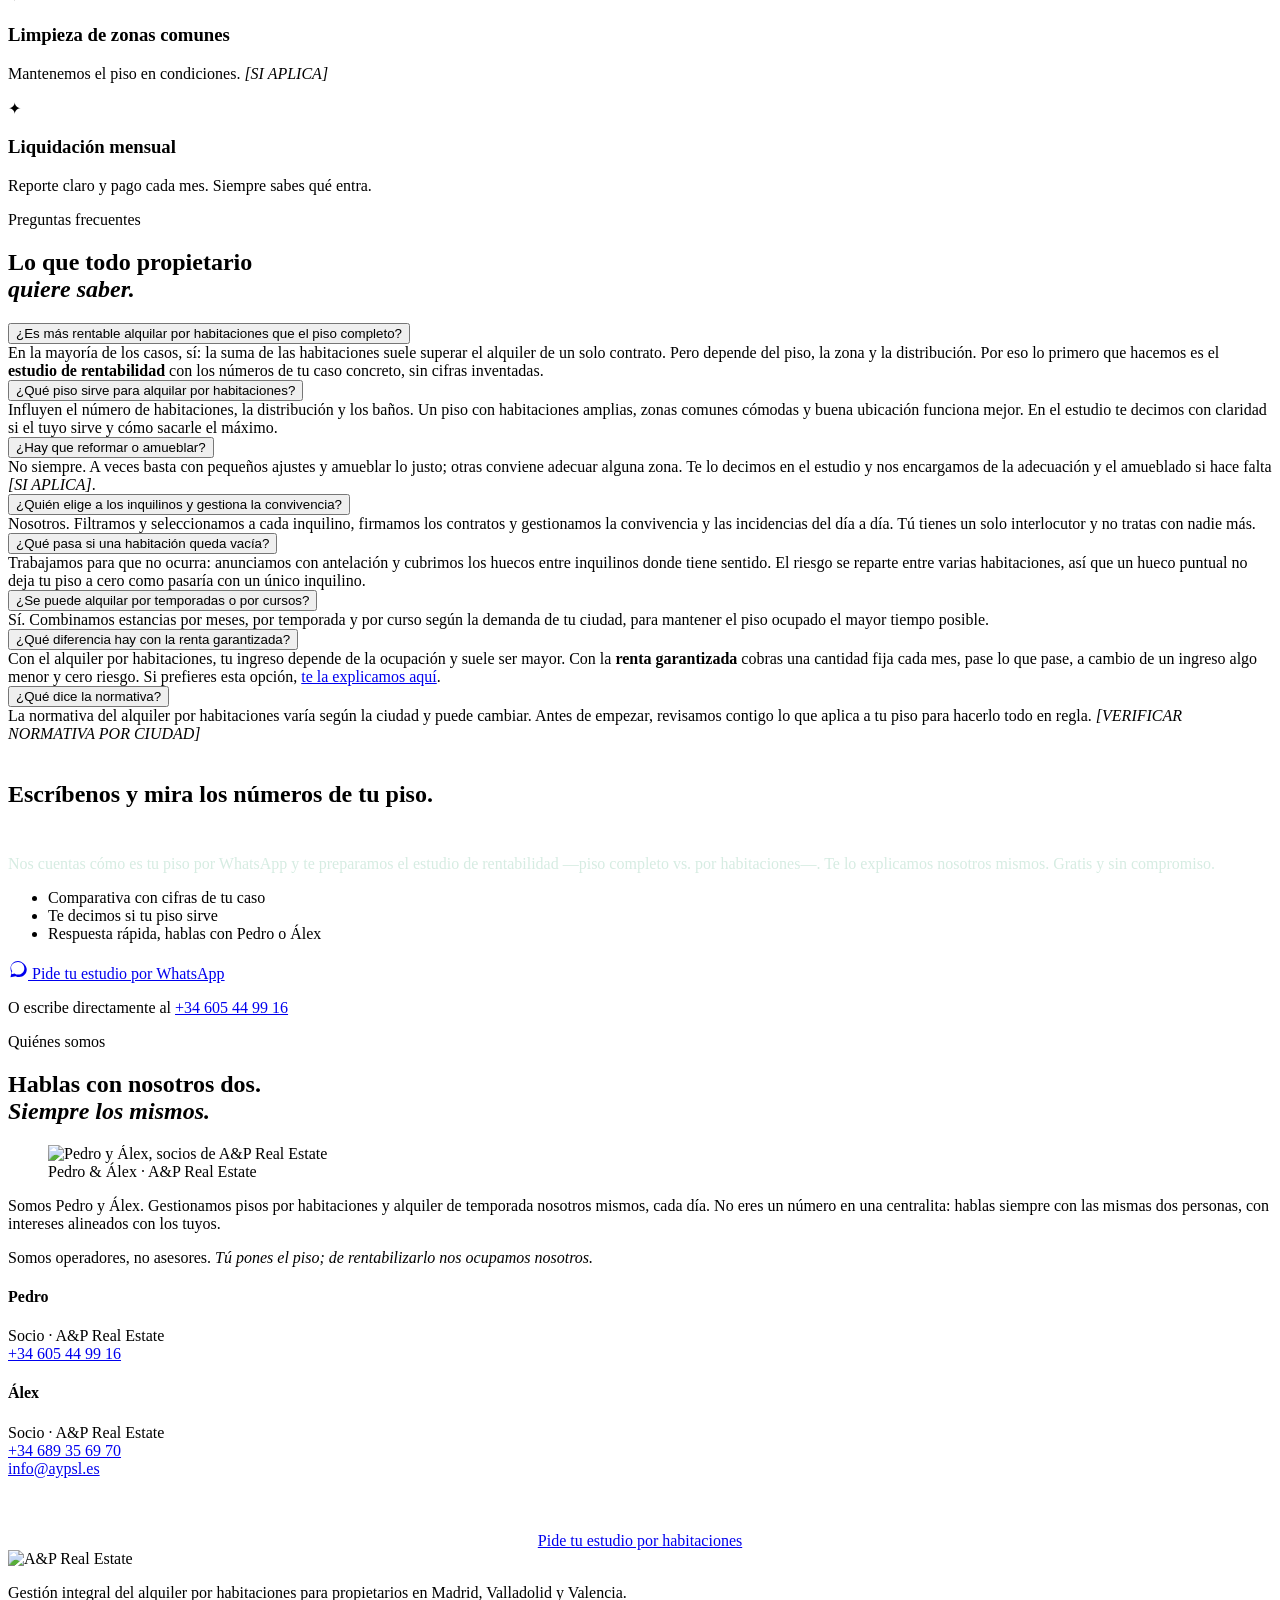
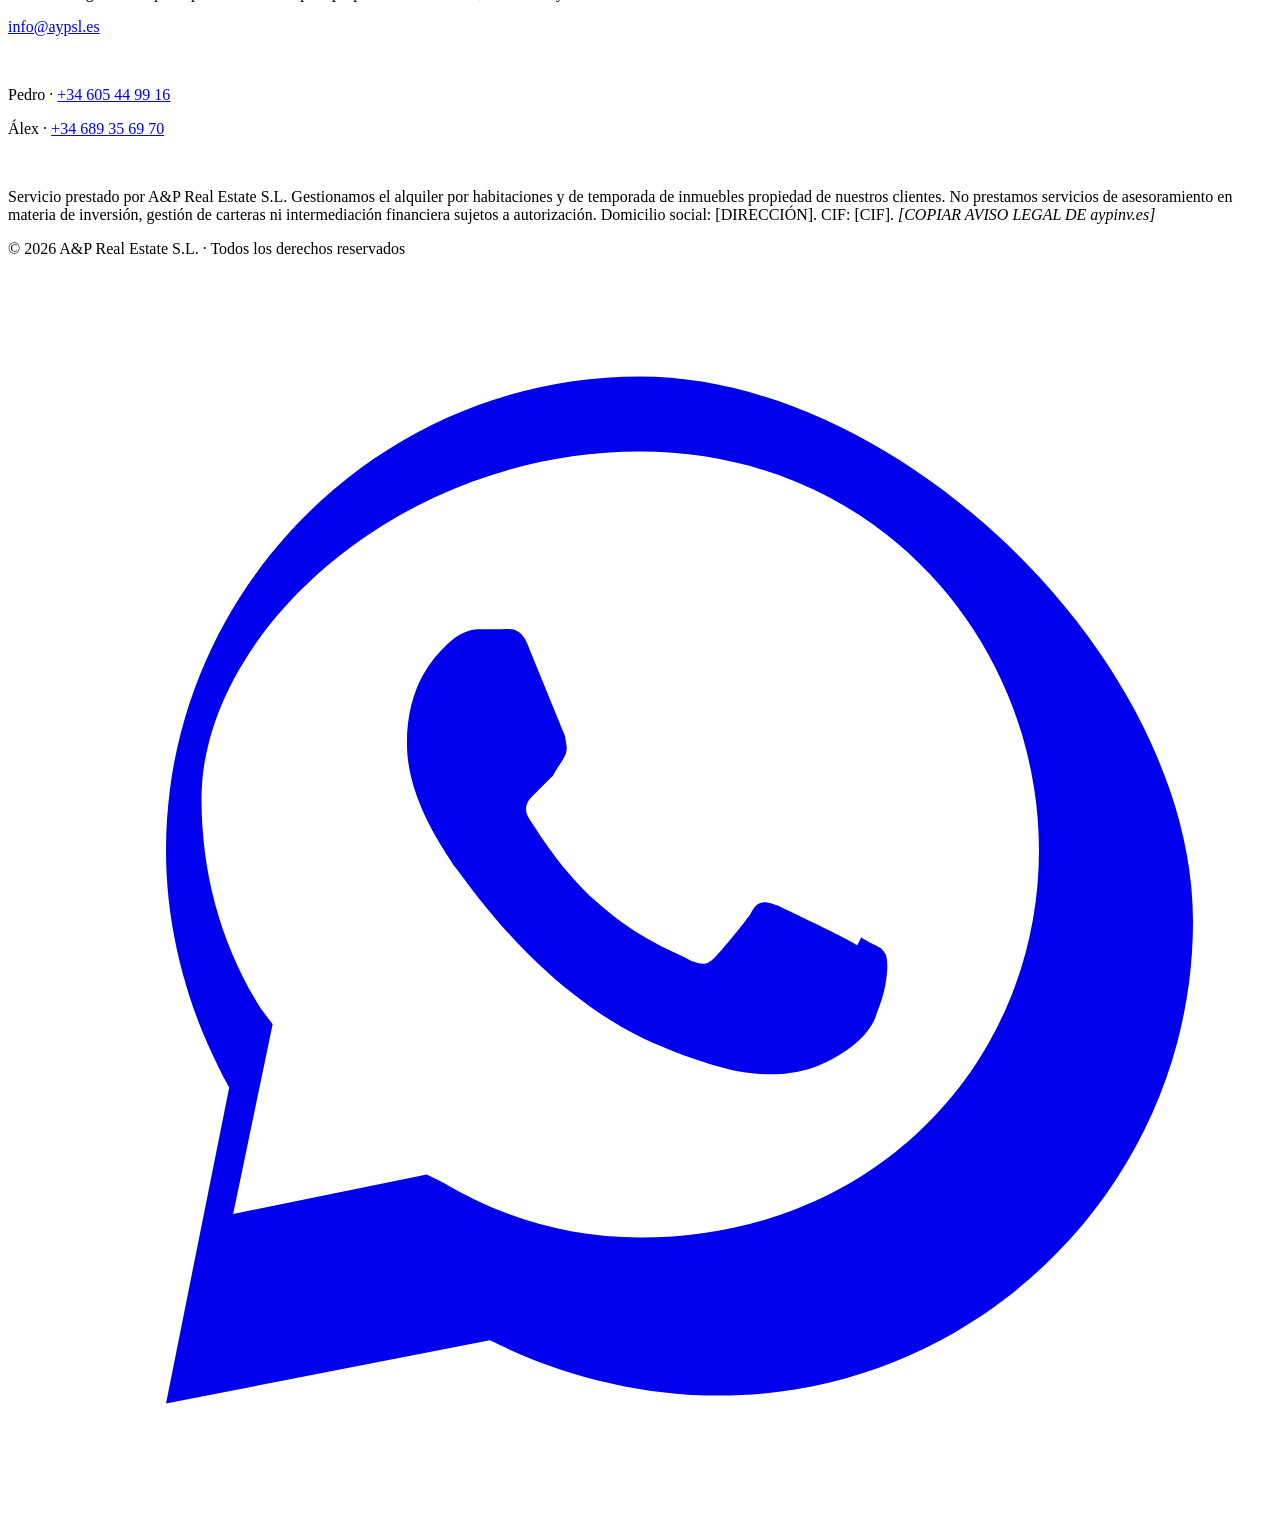
==== commit 5e1fd524: "Add files via upload" ====
--- a/index.html
+++ b/index.html
@@ -4,6 +4,8 @@
 <meta charset="UTF-8">
 <meta name="viewport" content="width=device-width, initial-scale=1, viewport-fit=cover">
 <title>A&P Real Estate · Alquila tu piso por habitaciones en Madrid, Valladolid y Valencia</title>
+<link rel="canonical" href="https://www.aypre.es/habitaciones">
+<meta property="og:url" content="https://www.aypre.es/habitaciones">
 <meta name="description" content="Gestionamos el alquiler por habitaciones de tu piso en Madrid, Valladolid y Valencia. Más ingreso que el alquiler completo y cero gestión para ti. Pide tu estudio de rentabilidad por habitaciones.">
 <meta name="robots" content="index,follow">
 <meta property="og:title" content="Tu piso, por habitaciones. Más ingreso, cero gestión.">
@@ -14,7 +16,7 @@
 <link rel="preconnect" href="https://fonts.gstatic.com" crossorigin>
 <link rel="preload" as="style" href="https://fonts.googleapis.com/css2?family=Fraunces:ital,opsz,wght@0,9..144,400..600;1,9..144,400..600&family=Archivo:wght@300;400;500;600&display=swap">
 <link rel="stylesheet" href="https://fonts.googleapis.com/css2?family=Fraunces:ital,opsz,wght@0,9..144,400..600;1,9..144,400..600&family=Archivo:wght@300;400;500;600&display=swap">
-<link rel="stylesheet" href="styles.css">
+<link rel="stylesheet" href="/habitaciones/styles.css">
 
 <!-- ============================================================
      PLACEHOLDER · PÍXEL DE CONVERSIÓN
@@ -30,7 +32,7 @@
 <!-- ============ NAV ============ -->
 <nav class="nav" id="nav">
   <a class="nav__brand" href="#top" aria-label="A&P Real Estate">
-    <img class="nav__logo" src="assets/logo-negro.png" alt="A&P Real Estate">
+    <img class="nav__logo" src="/habitaciones/assets/logo-negro.png" alt="A&P Real Estate">
   </a>
   <div class="nav__links">
     <a class="nav__hide" href="#como">Cómo funciona</a>
@@ -235,7 +237,7 @@
     <h2 class="h2 reveal">Hablas con nosotros dos.<br><em>Siempre los mismos.</em></h2>
     <div class="about reveal">
       <figure class="about__frame">
-        <img class="about__img" src="assets/pedro-alex.jpeg" alt="Pedro y Álex, socios de A&P Real Estate" loading="lazy">
+        <img class="about__img" src="/habitaciones/assets/pedro-alex.jpeg" alt="Pedro y Álex, socios de A&P Real Estate" loading="lazy">
         <figcaption class="about__caption">Pedro &amp; Álex · A&P Real Estate</figcaption>
       </figure>
       <div class="about__text">
@@ -269,7 +271,7 @@
   <div class="wrap">
     <div class="footer__grid">
       <div>
-        <img class="footer__logo" src="assets/logo-blanco.png" alt="A&P Real Estate">
+        <img class="footer__logo" src="/habitaciones/assets/logo-blanco.png" alt="A&P Real Estate">
         <p class="footer__mark">Gestión integral del alquiler por habitaciones para propietarios en Madrid, Valladolid y Valencia.</p>
         <p class="footer__mark"><a href="mailto:info@aypsl.es">info@aypsl.es</a></p>
       </div>
@@ -292,6 +294,6 @@
   <svg viewBox="0 0 32 32" fill="currentColor"><path d="M16 3C9.4 3 4 8.4 4 15c0 2.1.6 4.2 1.6 6L4 29l8.2-1.6c1.8.9 3.8 1.4 5.8 1.4 6.6 0 12-5.4 12-12S22.6 3 16 3zm0 21.8c-1.8 0-3.5-.5-5-1.4l-.4-.2-4.9 1 1-4.8-.3-.4c-1-1.6-1.5-3.4-1.5-5.3C4.9 9.5 9.9 4.9 16 4.9c6 0 10.1 4.8 10.1 10.1S22 24.8 16 24.8zm5.5-7.4c-.3-.2-1.8-.9-2-1-.3-.1-.5-.2-.7.2-.2.3-.8 1-.9 1.1-.2.2-.3.2-.6.1-.3-.2-1.3-.5-2.4-1.5-.9-.8-1.5-1.8-1.7-2.1-.2-.3 0-.5.1-.6l.5-.5c.1-.2.2-.3.3-.5.1-.2 0-.4 0-.5l-.9-2.2c-.2-.6-.5-.5-.7-.5h-.6c-.2 0-.5.1-.8.4-.3.3-1 1-1 2.5s1.1 2.9 1.2 3.1c.2.2 2.1 3.2 5.1 4.5.7.3 1.3.5 1.7.6.7.2 1.4.2 1.9.1.6-.1 1.8-.7 2-1.5.3-.7.3-1.4.2-1.5-.1-.2-.3-.2-.6-.4z"/></svg>
 </a>
 
-<script src="main.js"></script>
+<script src="/habitaciones/main.js"></script>
 </body>
 </html>
